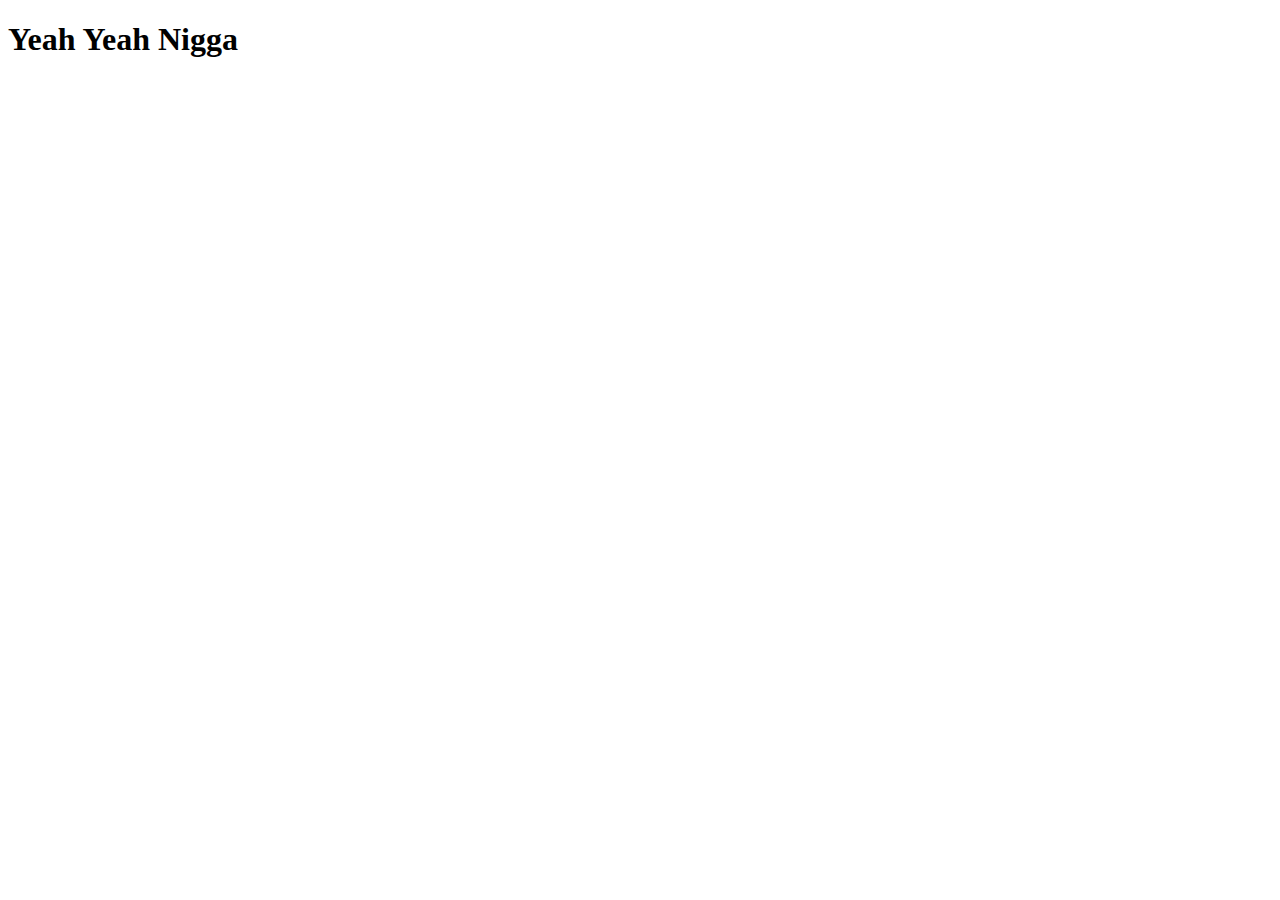
==== index.html @ bd860fb1 "Just changed the name of my html" ====
<!DOCTYPE html>
<html lang="en">
<head>
    <meta charset="UTF-8">
    <meta name="viewport" content="width=device-width, initial-scale=1.0">
    <title>Document</title>
    <link rel="stylesheet" href="gate2.css">
</head>
<body>
    <h1>Yeah Yeah Nigga</h1>
</body>
</html>
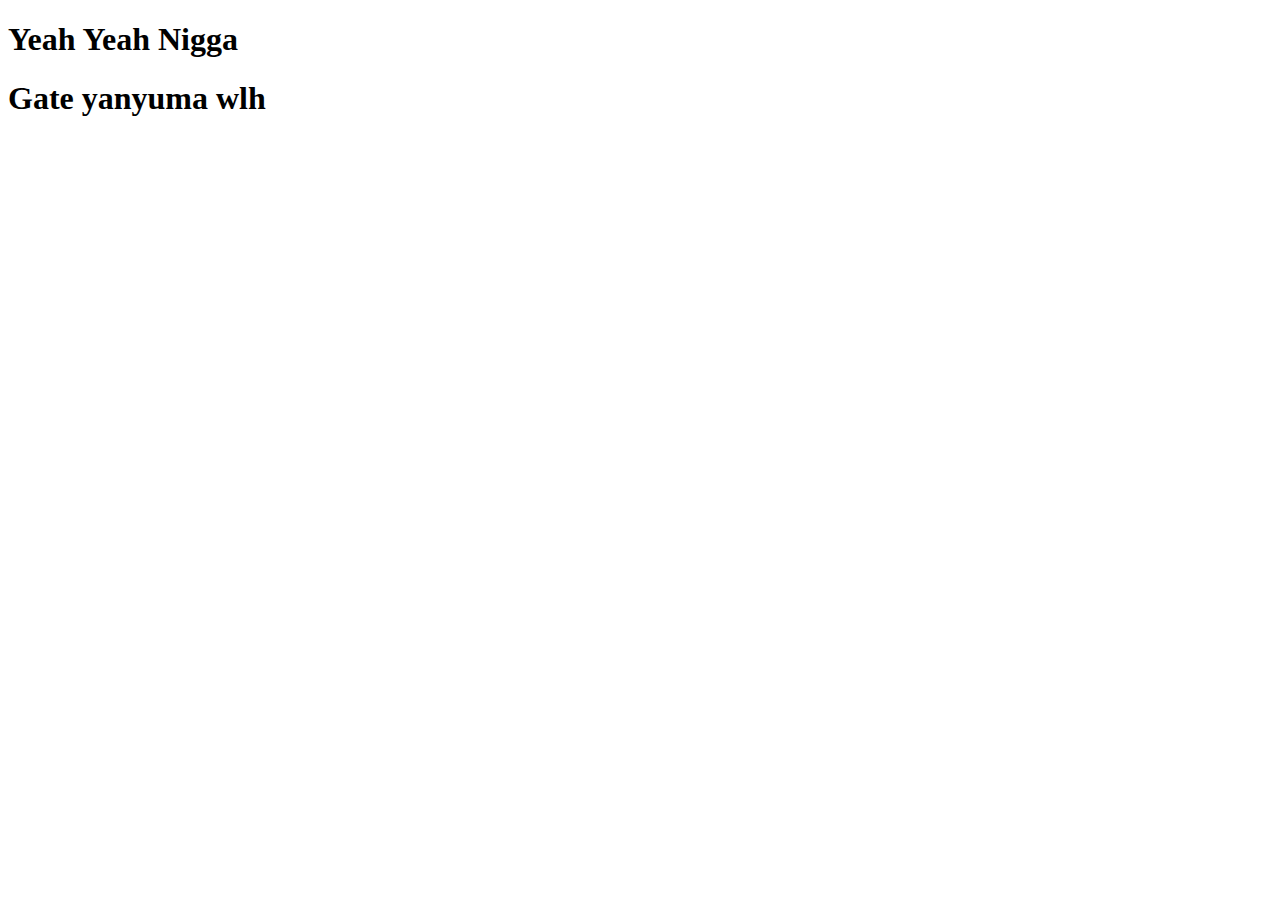
==== commit 1e723e3c: "added another text" ====
--- a/index.html
+++ b/index.html
@@ -8,5 +8,6 @@
 </head>
 <body>
     <h1>Yeah Yeah Nigga</h1>
+    <h1>Gate yanyuma wlh</h1>
 </body>
 </html>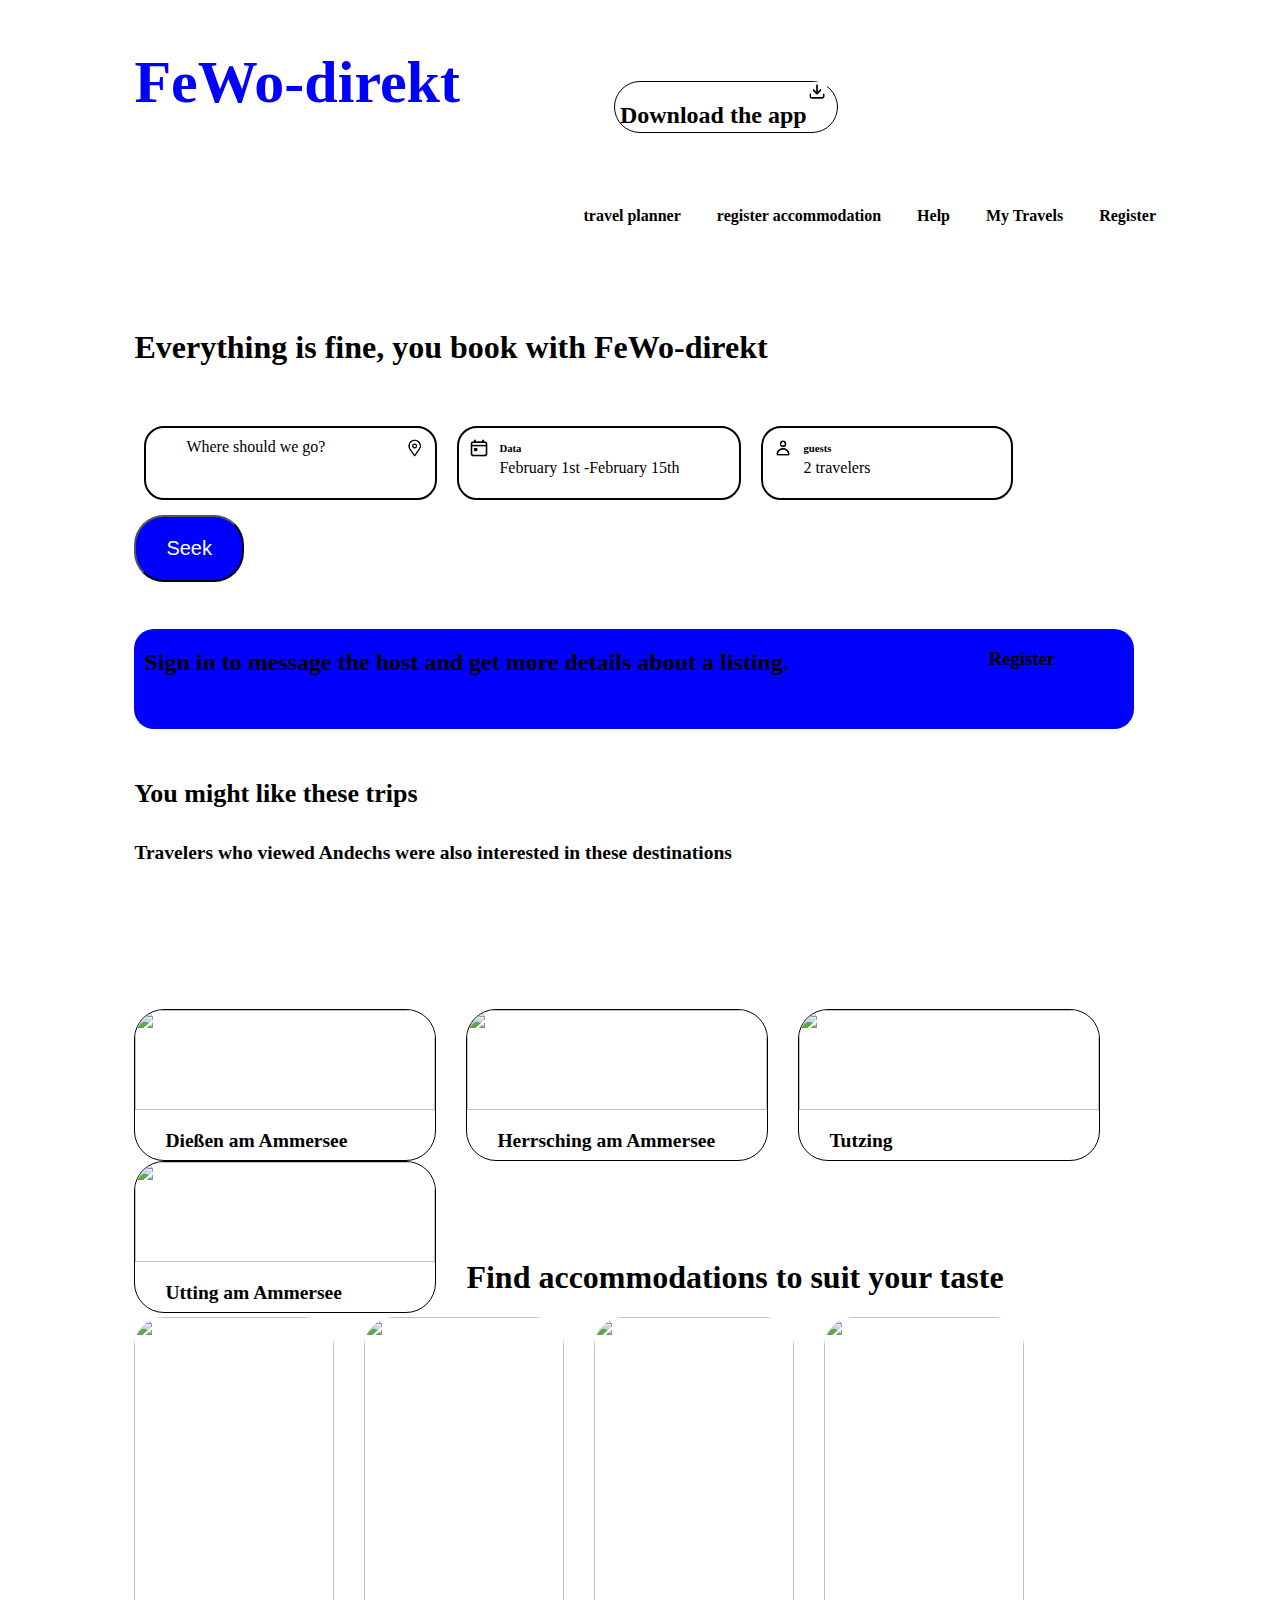
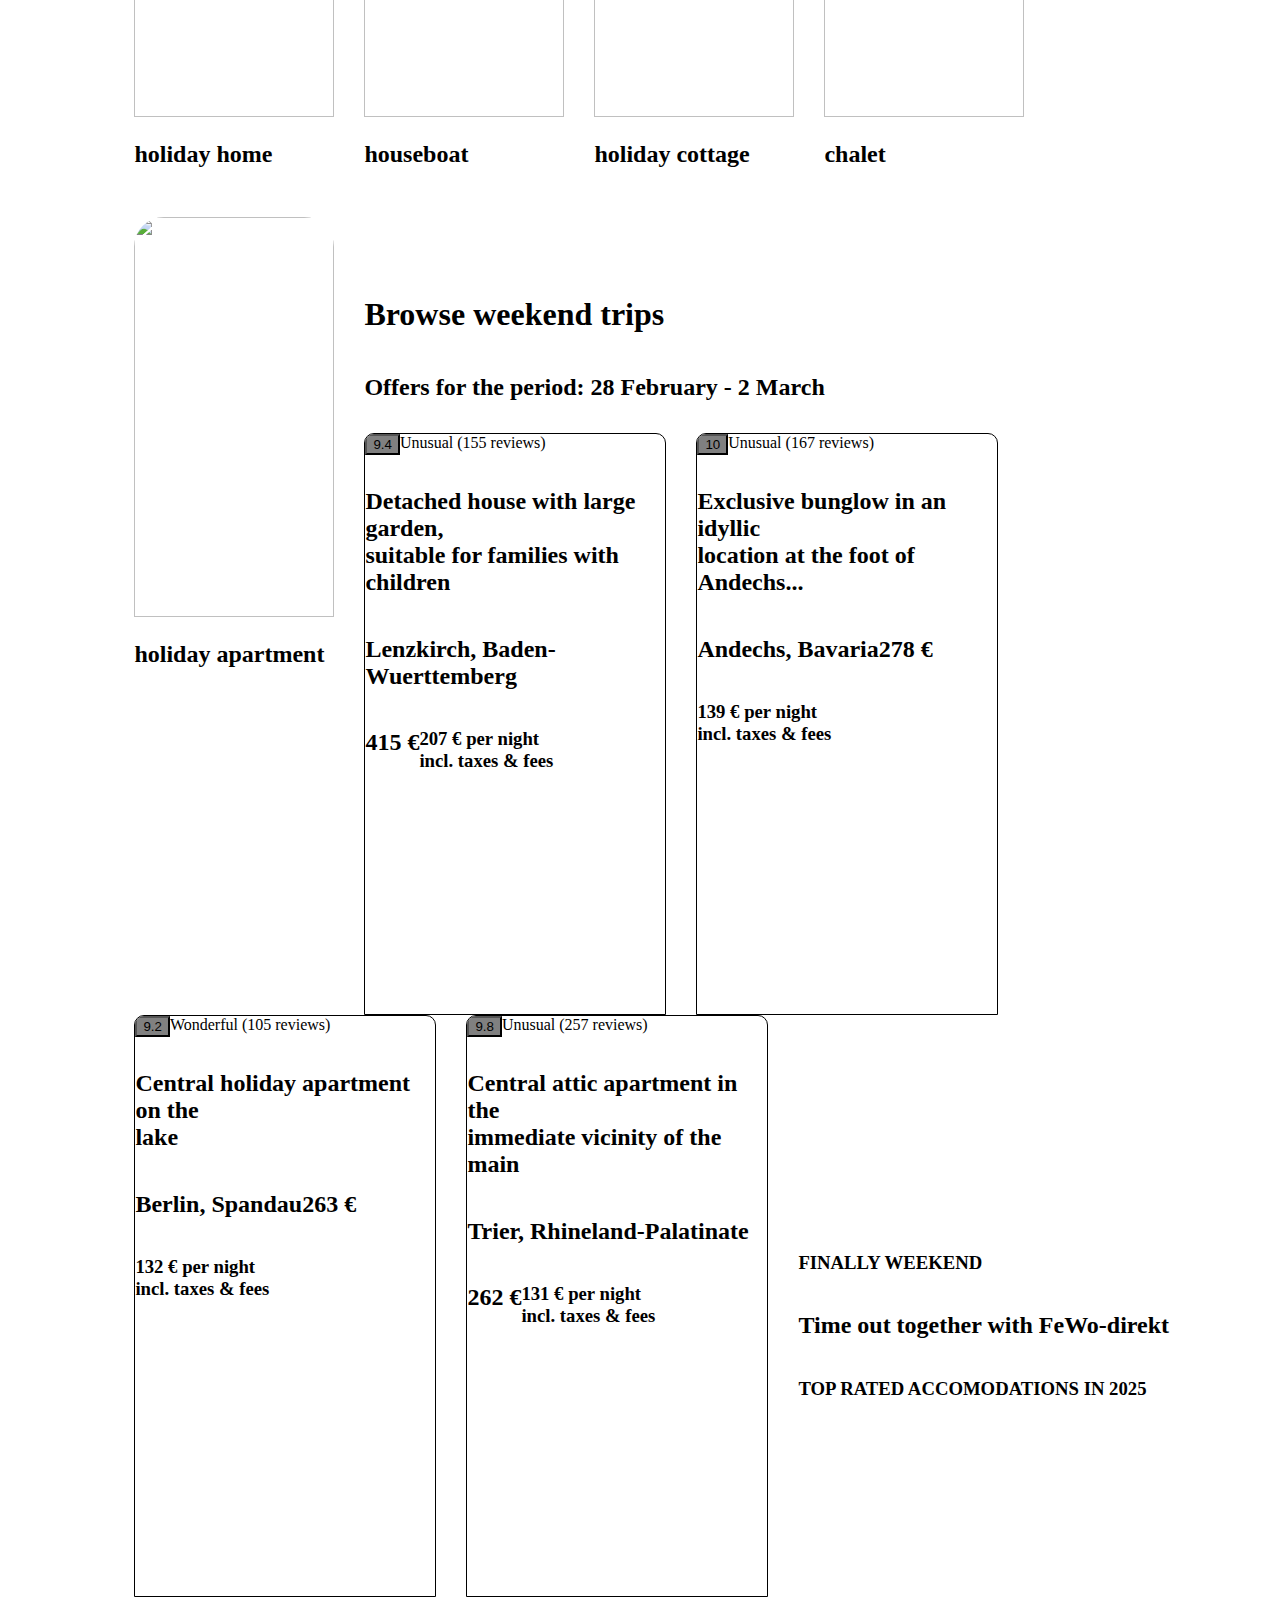
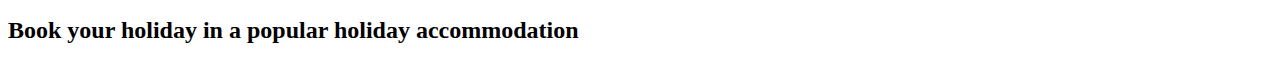
==== commit 332c4caa: "Just pushing where i am at" ====
--- a/index.html
+++ b/index.html
@@ -3,11 +3,188 @@
 <head>
     <meta charset="UTF-8">
     <meta name="viewport" content="width=device-width, initial-scale=1.0">
-    <title>Document</title>
+    <title>FeWo-direkt</title>
     <link rel="stylesheet" href="gate2.css">
 </head>
 <body>
-    <h1>Yeah Yeah Nigga</h1>
-    <h1>Gate yanyuma wlh</h1>
+    <section>
+        <div class="top">
+            <div class="topH1">
+                <h1>FeWo-direkt</h1>
+            </div>
+            <div class="topimg">
+                <img src="download icon.jpg" class="download" alt="" style="height: 20px; width: 20px; background-color: color(blue)">
+                <h2 class="download">Download the app</h2>
+            </div>
+            <div class="topnav">
+                <a>travel planner</a>
+                <a>register accommodation</a>
+                <a>Help</a>
+                <a>My Travels</a>
+                <a>Register</a>
+            </div>
+        </div>
+    </section>
+
+    <section>
+        <div class="part1">
+            <h1>Everything is fine, you book with FeWo-direkt</h1>
+            <div class="part1white">
+                <div class="where">
+                    <img src="placeicon.jpg" style="height: 20px; width: 20px;" alt="">
+                    <p>Where should we go?</p>
+                </div>
+                <div class="date">
+                    <img src="date icon.jpg" style="height: 20px; width: 20px;" alt="" >
+                    <h6>Data</h6>
+                    <p>February 1st -February 15th</p>
+                </div>
+                <div class="guests">
+                    <img src="person icon.jpg" style="height: 20px; width: 20px;" alt="">
+                    <h6>guests</h6>
+                    <p>2 travelers</p>
+                </div>
+                <div class="part1Btn">
+                    <button>Seek</button>
+                </div>
+            </div>
+        </div>
+    </section>
+
+    <section>
+        <div class="part2">
+            <img src="/Gate2/chat icon.jpg" alt="">
+            <h2>Sign in to message the host and get more details about a listing.</h2>
+            <h3>Register</h2>
+        </div>
+
+        <div class="part2Like">
+            <h1>You might like these trips</h1>
+            <h2>Travelers who viewed Andechs were also interested in these destinations</h2>
+            <div class="part2imgs">
+                <div class="dieben">
+                    <img src="/Gate2/big hous.jpeg" alt="">
+                    <h2>Dießen am Ammersee</h2>
+                </div>
+                <div class="herr">
+                    <img src="/Gate2/chairs.jpeg" alt="">
+                    <h2>Herrsching am Ammersee</h2>
+                </div>
+                <div class="tut">
+                    <img src="/Gate2/outdoor.jpeg" alt="">
+                    <h2>Tutzing</h2>
+                </div>
+                <div class="utt">
+                    <img src="/Gate2/house.jpeg" alt="">
+                    <h2>Utting am Ammersee</h2>
+                </div>
+            </div>
+        </div>
+
+        <div class="find">    
+            <h1>Find accommodations to suit your taste</h1>
+            <div>
+                <div class="find1">
+                    <img src="/Gate2/1.jpg" alt="">
+                    <h2>holiday home</h2>
+                </div>
+                <div class="find2">
+                    <img src="/Gate2/2.jpg" alt="">
+                    <h2>houseboat</h2>
+                </div>
+                <div class="find3">
+                    <img src="/Gate2/3.jpg" alt="">
+                    <h2>holiday cottage</h2>
+                </div>
+                <div class="find4">
+                    <img src="/Gate2/4.jpg" alt="">
+                    <h2>chalet</h2>
+                </div>
+                <div class="find5">
+                    <img src="/Gate2/5.jpeg" alt="">
+                    <h2>holiday apartment</h2>
+                </div>
+            </div>
+        </div>
+            <div class="part5">
+                <h1>Browse weekend trips</h1>
+                <h2>Offers for the period: 28 February - 2 March</h2>
+                <div class="many">
+                    <div class="many1">
+                        <img src="" alt="">
+                        <button>9.4</button>
+                        <p>Unusual (155 reviews)</p>
+                        <h2>
+                            Detached house with large garden,<br>
+                            suitable for families with children
+                        </h2>
+                        <h2>Lenzkirch, Baden-Wuerttemberg</h2>
+                        <h2>415 €</h2>
+                        <h3>
+                            207 € per night<br>
+                            incl. taxes & fees
+                        </h3>
+                    </div>
+                    <div class="many2">
+                        <img src="" alt="">
+                        <button>10</button>
+                        <p>Unusual (167 reviews)</p>
+                        <h2>
+                            Exclusive bunglow in an idyllic<br>
+                            location at the foot of Andechs...
+                        </h2>
+                        <h2>Andechs, Bavaria</h2>
+                        <h2>278 €</h2>
+                        <h3>
+                            139 € per night<br>
+                            incl. taxes & fees
+                        </h3>
+                    </div>
+                    <div class="many3">
+                        <img src="" alt="">
+                        <button>9.2</button>
+                        <p>Wonderful (105 reviews)</p>
+                        <h2>
+                            Central holiday apartment on the<br>
+                            lake
+                        </h2>
+                        <h2>Berlin, Spandau</h2>
+                        <h2>263 €</h2>
+                        <h3>
+                            132 € per night<br>
+                            incl. taxes & fees
+                        </h3>
+                    </div>
+                    <div class="many4">
+                        <img src="" alt="">
+                        <button>9.8</button>
+                        <p>Unusual (257 reviews)</p>
+                        <h2>
+                            Central attic apartment in the<br>
+                            immediate vicinity of the main
+                        </h2>
+                        <h2>Trier, Rhineland-Palatinate</h2>
+                        <h2>262 €</h2>
+                        <h3>
+                            131 € per night<br>
+                            incl. taxes & fees
+                        </h3>
+                    </div>
+                </div>
+            </div>
+            <div class="part6">
+                <div>
+                    <img src="" alt="">
+                    <h3>FINALLY WEEKEND</h3>
+                    <h2>Time out together with FeWo-direkt</h2>
+                </div>
+                <div>
+                    <img src="" alt="">
+                    <h3>TOP RATED ACCOMODATIONS IN 2025</h3>
+                    <h2>Book your holiday in a popular holiday accommodation</h2>
+                </div>
+            </div>
+        </div>
+    <section>
 </body>
 </html>--- a/gate2.css
+++ b/gate2.css
@@ -0,0 +1,224 @@
+.top{
+    background-color: white;
+    margin-left: 10%;
+}
+.topH1, .topimg, .topnav{
+    display: inline-block;
+}
+.topH1{
+    color: blue;
+    font-size: 30px;
+}
+.topimg{
+    margin-left: 150px;
+    margin-top: -30px;
+    border: 1px solid black;
+    height: 50px;
+    border-radius: 30px;
+    padding-right: 10px;
+    padding-left: 5px;
+}
+.download{
+    display: inline-block;
+}
+.topnav{
+    float: right;
+    margin-top: 50px;
+    margin-right: 100px;
+    font-weight: bold;
+}
+.topnav a button{
+    float: left;
+}
+.topnav a{
+    text-align: center;
+    padding: 14px 16px;
+}
+#topBtn{
+    border-radius: 30px 30px 30px 30px;
+    padding: 8px;
+    background-color: white;
+}
+
+.part1{
+    height: 450px;
+    width: 100%;
+    
+    background-image: url("/Gate2/old\ guy\ x\ girl.jpeg");
+    background-repeat: no-repeat;
+    background-attachment: fixed;
+    background-position: center;
+    background-size: 2000px;
+    background-position-y: -100px;
+}
+.part1 h1{
+    margin-left: 10%;
+}
+
+.part1 h1{
+    padding-top: 150px;
+}
+    
+.part1white{
+    background-color: white;
+    margin-top: 50px;
+    height: 100px;
+    width: 1000px;
+    margin-left: 10%;
+    border-radius: 20px;
+}
+.where, .date, .guests{
+    border: 2px solid black;
+    padding: 10px;
+    margin-right: 20px;
+    border-radius: 20px;
+    height: 50px;
+    margin-top: 10px;
+}
+
+.date h6{
+    margin-top: -20px;
+}
+.guests p{
+    margin-top: -20px;
+    padding-right: 130px;
+}
+.date p{
+    margin-top: -20px;
+    margin-left: 30px;
+    padding-right: 50px;
+}
+.where p{
+    margin-left: 30px;
+    margin-top: 0px;
+    padding-right: 80px;
+}
+.part1Btn button{
+    background-color: blue;
+    border-radius: 30px;
+    padding: 20px 30px 20px 30px;
+    margin-top: 15px;
+    text-align: center;
+    font-size: 20px;
+    color: white;
+}
+.guests h6{
+    margin-top: -20px;
+    margin-left: 30px;
+}
+.where, .date, .guests, .part1Btn{
+    float: left;
+}
+.date h6{
+    margin-left: 30px;
+}
+.guests p{
+    margin-left: 30px;
+}
+.where{
+    margin-left: 10px;
+}
+
+
+.part2{
+    width: 1000px;
+    margin-left: 10%;
+    height: 100px;
+    background-color: blue;
+    border-radius: 20px;
+}
+.part2 img, h2, h3{
+    float: left;
+}
+.part2 h2{
+    margin-left: 10px;
+}
+.part2 h3{
+    margin-left: 200px;
+}
+ 
+
+.part2Like{
+    margin-left: 10%;
+    margin-top: 50px;
+    font-size: small;
+}
+.part2imgs{
+    margin-top: 200px;
+}
+.part2imgs img{
+    width: 300px;
+    height: 100px;
+    object-fit: contain;
+}
+.dieben, .herr, .tut, .utt{
+    border: 1px solid black;
+    height: 150px;
+    width: 300px;
+    float: left;
+    margin-right: 30px;
+    border-radius: 30px;
+    overflow: hidden;
+}
+.part2imgs h2{
+    margin-left: 30px;
+}
+
+
+
+.find{
+    margin-top: 450px;
+    margin-left: 10%;
+}
+.find img{
+    height: 400px;
+    width: 200px;
+}
+.find1, .find2, .find3, .find4, .find5{
+    overflow: hidden;
+    float: left;
+    border-radius: 30px;
+    margin-right: 30px;
+    height: 500px;
+    width: 200px;
+}
+
+.part5{
+    margin-top: 600px;
+    margin-left: 10%;
+}
+.many{
+    margin-top: 100px;
+}
+.many1, .many2, .many3, .many4{
+    height: 580px;
+    width: 300px;
+    border: 1px solid black;
+    float: left;
+    margin-right: 30px;
+    border-radius: 10px 10px 0px 0px;
+    overflow: hidden;
+}
+.many1 button, p{
+    float: left;
+}
+.many2 button, p{
+    float: left;
+}
+.many3 button, p{
+    float: left;
+}
+.many4 button, p{
+    float: left;
+}
+.many p{
+    margin-top: -0px;
+}
+.many button{
+    background-color: grey;
+    
+}
+
+.part6{
+    margin-top: 900px;
+}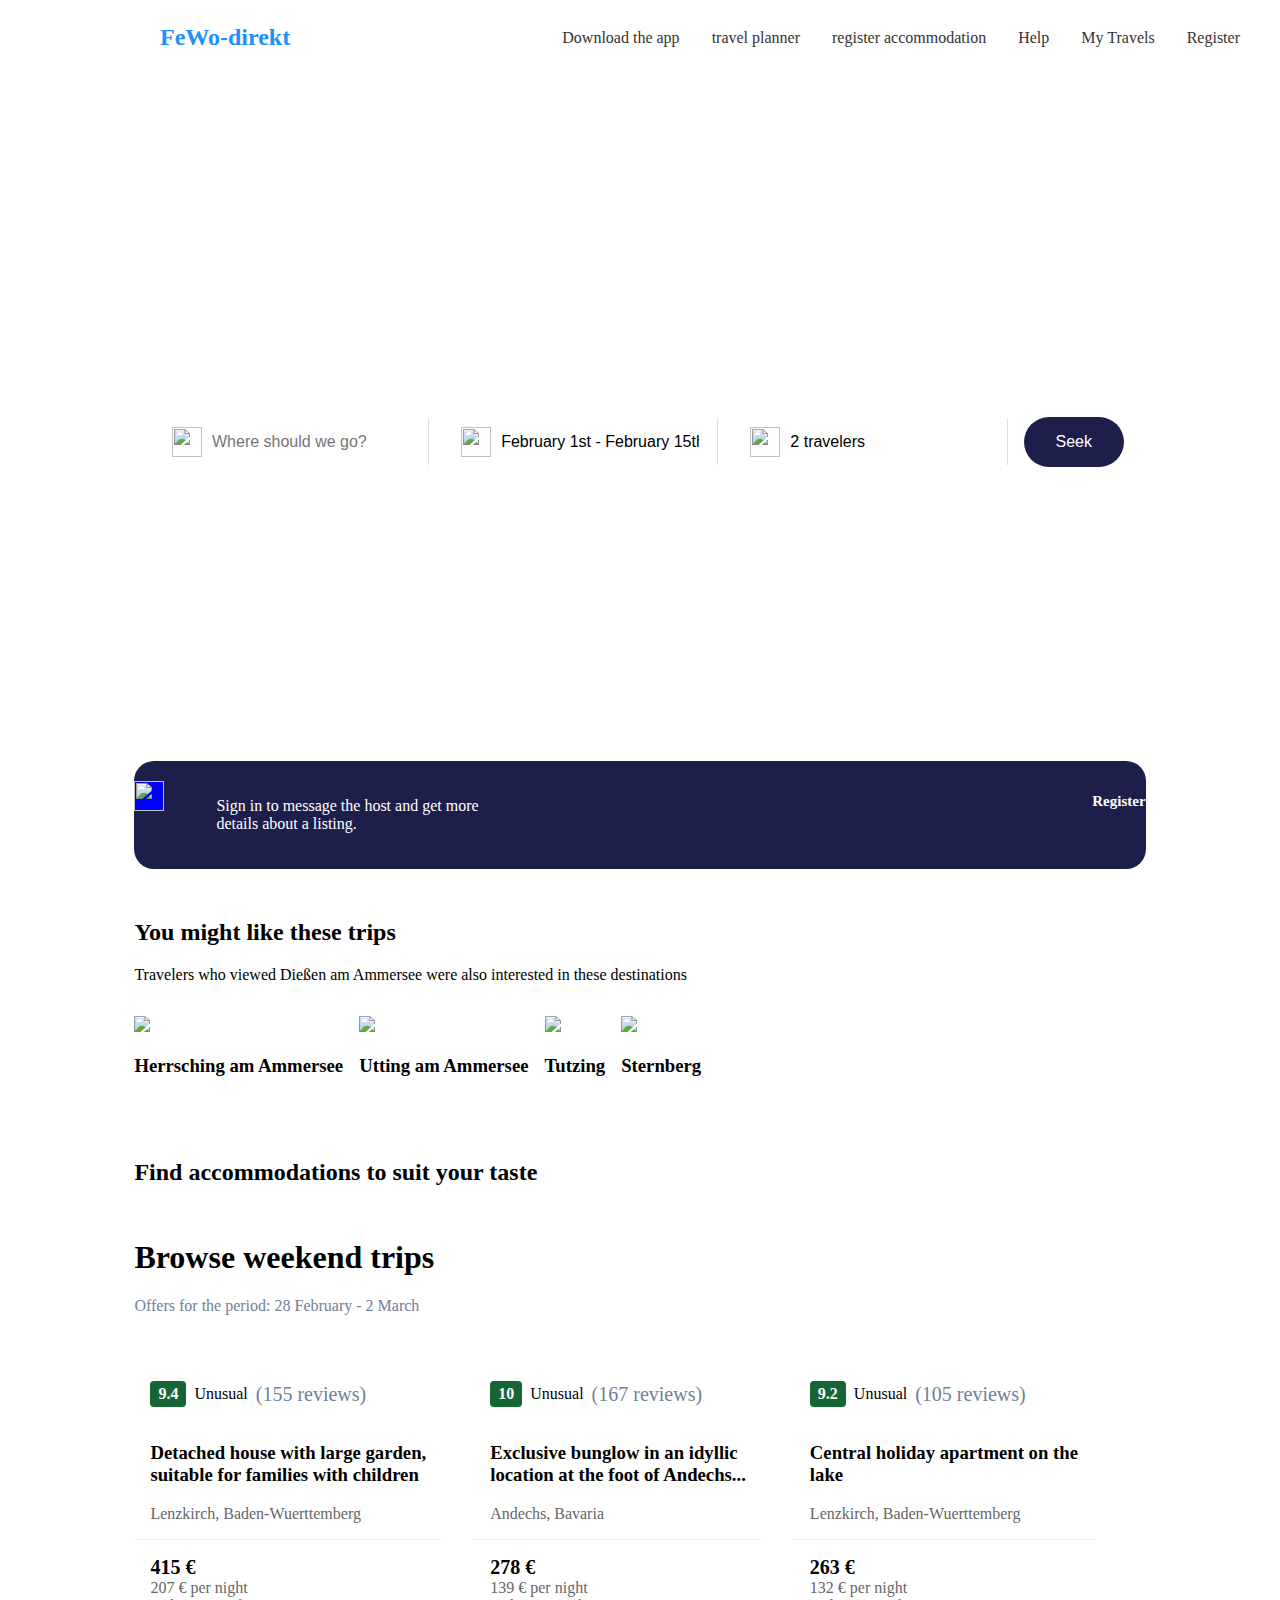
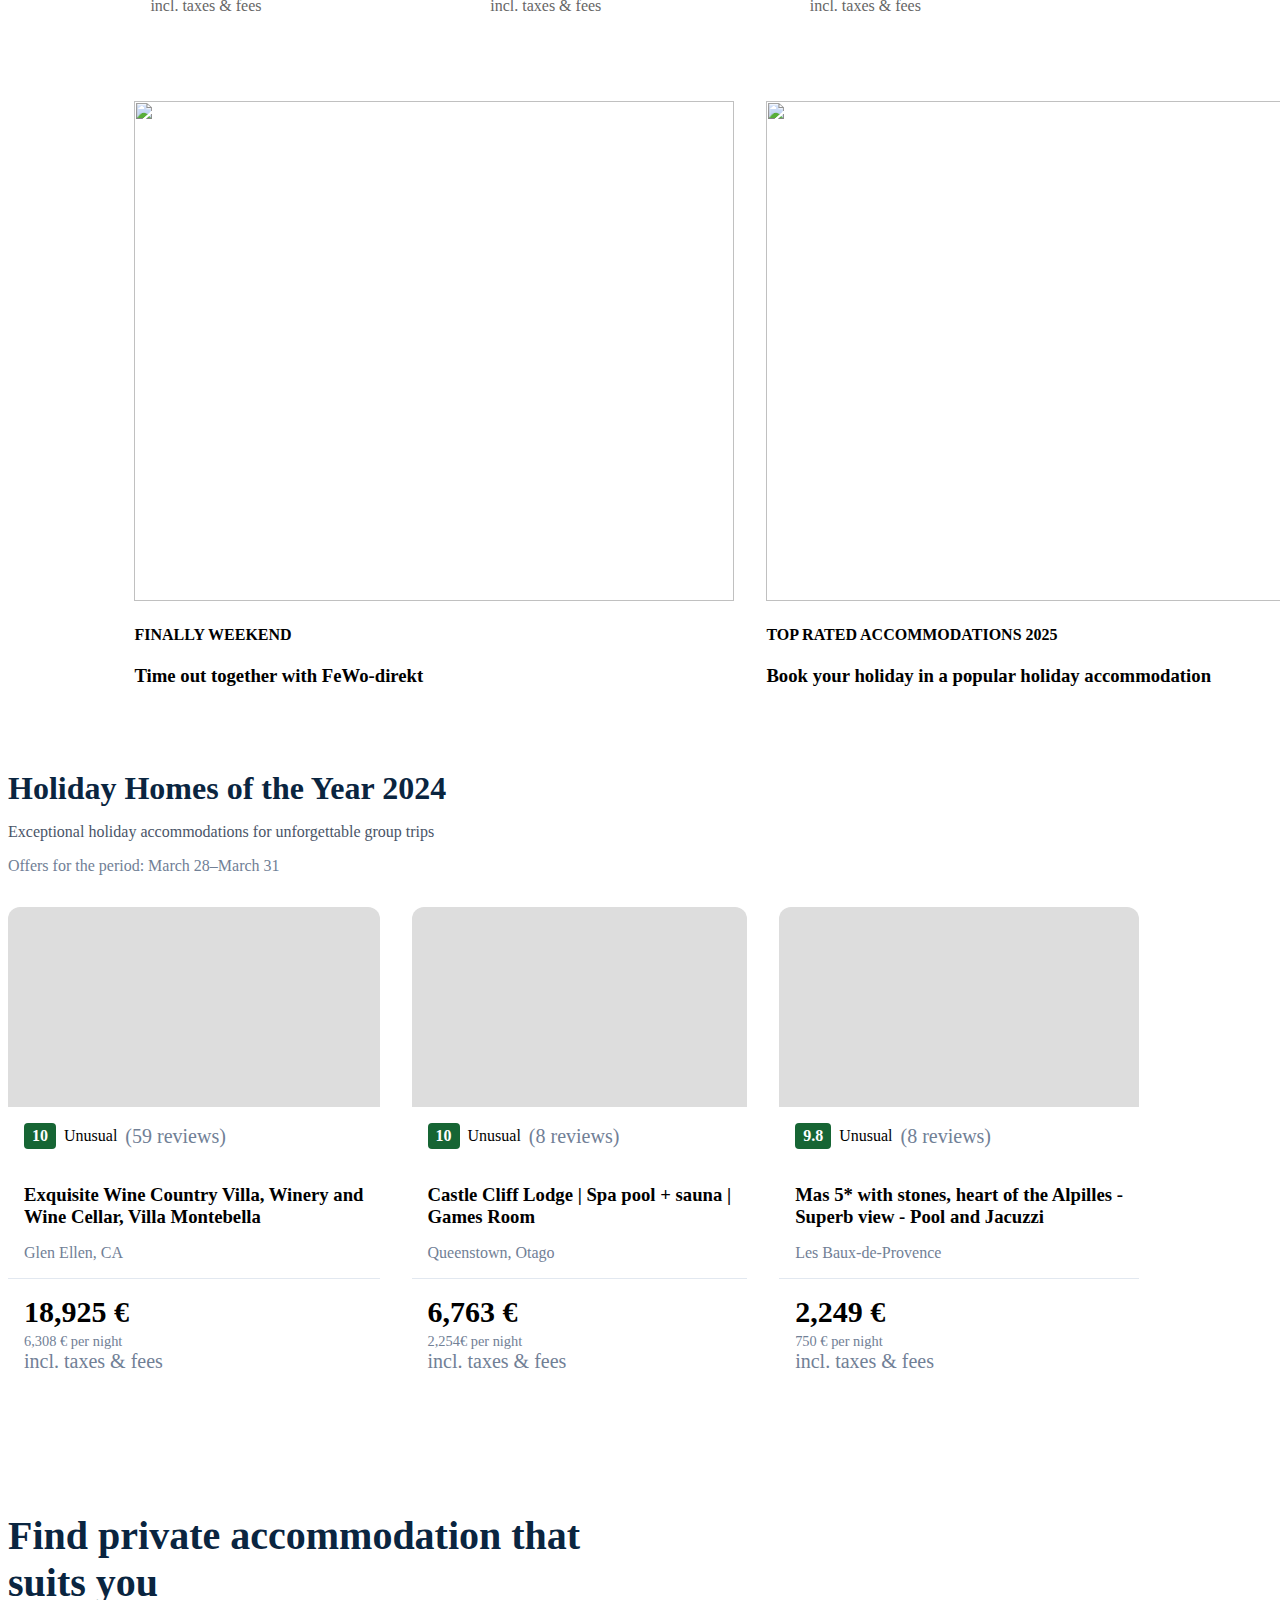
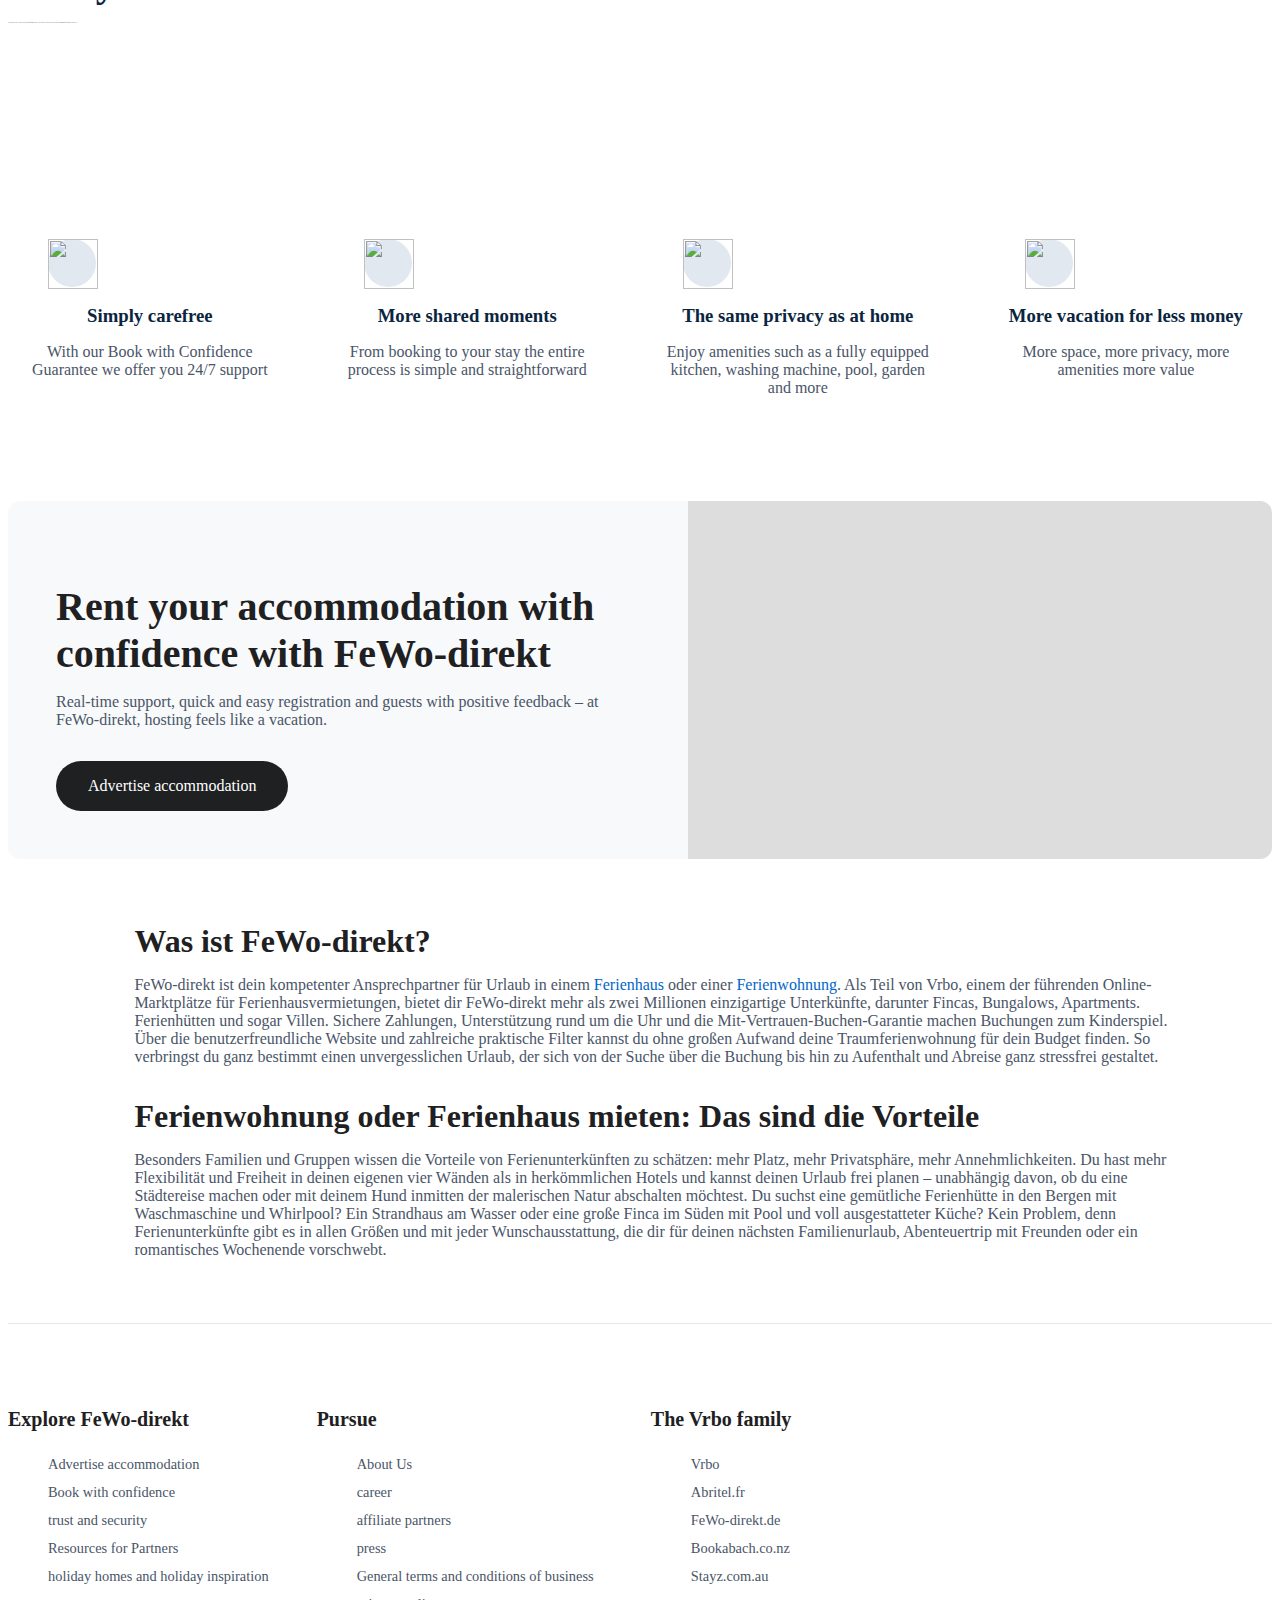
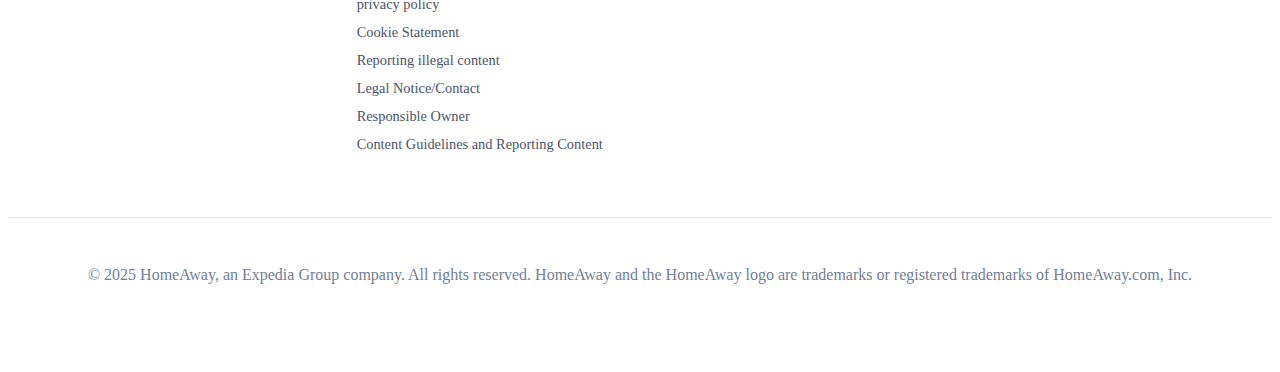
==== commit b129c40f: "finally" ====
--- a/index.html
+++ b/index.html
@@ -3,188 +3,366 @@
 <head>
     <meta charset="UTF-8">
     <meta name="viewport" content="width=device-width, initial-scale=1.0">
-    <title>FeWo-direkt</title>
-    <link rel="stylesheet" href="gate2.css">
+    <title>Vacation Rentals</title>
+    <link rel="stylesheet" href="style.css">
 </head>
 <body>
-    <section>
-        <div class="top">
-            <div class="topH1">
-                <h1>FeWo-direkt</h1>
-            </div>
-            <div class="topimg">
-                <img src="download icon.jpg" class="download" alt="" style="height: 20px; width: 20px; background-color: color(blue)">
-                <h2 class="download">Download the app</h2>
-            </div>
-            <div class="topnav">
-                <a>travel planner</a>
-                <a>register accommodation</a>
-                <a>Help</a>
-                <a>My Travels</a>
-                <a>Register</a>
-            </div>
-        </div>
-    </section>
-
-    <section>
-        <div class="part1">
+    <header>
+        <nav class="navigation-tab">
+            <div class="logo">FeWo-direkt</div>
+            <div class="nav-links">
+                <a class="nav-link">Download the app</a>
+                <a class="nav-link">travel planner</a>
+                <a class="nav-link">register accommodation</a>
+                <a class="nav-link">Help</a>
+                <a class="nav-link">My Travels</a>
+                <a class="nav-link">Register</a>
+            </div>
+        </nav>
+    </header>
+
+    <main>
+        <section class="part1">
             <h1>Everything is fine, you book with FeWo-direkt</h1>
-            <div class="part1white">
-                <div class="where">
-                    <img src="placeicon.jpg" style="height: 20px; width: 20px;" alt="">
-                    <p>Where should we go?</p>
-                </div>
-                <div class="date">
-                    <img src="date icon.jpg" style="height: 20px; width: 20px;" alt="" >
-                    <h6>Data</h6>
-                    <p>February 1st -February 15th</p>
-                </div>
-                <div class="guests">
-                    <img src="person icon.jpg" style="height: 20px; width: 20px;" alt="">
-                    <h6>guests</h6>
-                    <p>2 travelers</p>
-                </div>
-                <div class="part1Btn">
-                    <button>Seek</button>
-                </div>
-            </div>
-        </div>
-    </section>
-
-    <section>
-        <div class="part2">
-            <img src="/Gate2/chat icon.jpg" alt="">
-            <h2>Sign in to message the host and get more details about a listing.</h2>
-            <h3>Register</h2>
-        </div>
-
-        <div class="part2Like">
-            <h1>You might like these trips</h1>
-            <h2>Travelers who viewed Andechs were also interested in these destinations</h2>
-            <div class="part2imgs">
-                <div class="dieben">
-                    <img src="/Gate2/big hous.jpeg" alt="">
-                    <h2>Dießen am Ammersee</h2>
-                </div>
-                <div class="herr">
-                    <img src="/Gate2/chairs.jpeg" alt="">
-                    <h2>Herrsching am Ammersee</h2>
-                </div>
-                <div class="tut">
-                    <img src="/Gate2/outdoor.jpeg" alt="">
-                    <h2>Tutzing</h2>
-                </div>
-                <div class="utt">
-                    <img src="/Gate2/house.jpeg" alt="">
-                    <h2>Utting am Ammersee</h2>
-                </div>
-            </div>
-        </div>
-
-        <div class="find">    
-            <h1>Find accommodations to suit your taste</h1>
-            <div>
-                <div class="find1">
-                    <img src="/Gate2/1.jpg" alt="">
-                    <h2>holiday home</h2>
-                </div>
-                <div class="find2">
-                    <img src="/Gate2/2.jpg" alt="">
-                    <h2>houseboat</h2>
-                </div>
-                <div class="find3">
-                    <img src="/Gate2/3.jpg" alt="">
-                    <h2>holiday cottage</h2>
-                </div>
-                <div class="find4">
-                    <img src="/Gate2/4.jpg" alt="">
-                    <h2>chalet</h2>
-                </div>
-                <div class="find5">
-                    <img src="/Gate2/5.jpeg" alt="">
-                    <h2>holiday apartment</h2>
-                </div>
-            </div>
-        </div>
-            <div class="part5">
-                <h1>Browse weekend trips</h1>
-                <h2>Offers for the period: 28 February - 2 March</h2>
-                <div class="many">
-                    <div class="many1">
-                        <img src="" alt="">
-                        <button>9.4</button>
-                        <p>Unusual (155 reviews)</p>
-                        <h2>
-                            Detached house with large garden,<br>
-                            suitable for families with children
-                        </h2>
-                        <h2>Lenzkirch, Baden-Wuerttemberg</h2>
-                        <h2>415 €</h2>
-                        <h3>
-                            207 € per night<br>
-                            incl. taxes & fees
-                        </h3>
-                    </div>
-                    <div class="many2">
-                        <img src="" alt="">
-                        <button>10</button>
-                        <p>Unusual (167 reviews)</p>
-                        <h2>
-                            Exclusive bunglow in an idyllic<br>
-                            location at the foot of Andechs...
-                        </h2>
-                        <h2>Andechs, Bavaria</h2>
-                        <h2>278 €</h2>
-                        <h3>
-                            139 € per night<br>
-                            incl. taxes & fees
-                        </h3>
-                    </div>
-                    <div class="many3">
-                        <img src="" alt="">
-                        <button>9.2</button>
-                        <p>Wonderful (105 reviews)</p>
-                        <h2>
-                            Central holiday apartment on the<br>
-                            lake
-                        </h2>
-                        <h2>Berlin, Spandau</h2>
-                        <h2>263 €</h2>
-                        <h3>
-                            132 € per night<br>
-                            incl. taxes & fees
-                        </h3>
-                    </div>
-                    <div class="many4">
-                        <img src="" alt="">
-                        <button>9.8</button>
-                        <p>Unusual (257 reviews)</p>
-                        <h2>
-                            Central attic apartment in the<br>
-                            immediate vicinity of the main
-                        </h2>
-                        <h2>Trier, Rhineland-Palatinate</h2>
-                        <h2>262 €</h2>
-                        <h3>
-                            131 € per night<br>
-                            incl. taxes & fees
-                        </h3>
-                    </div>
-                </div>
-            </div>
-            <div class="part6">
+            <div class="search-container">
+                <div class="search-box">
+                    <div class="search-input">
+                        <img class="icon" src="/Gate2/location.jpg" style="width: 30px; height: 30px;">
+                        <input type="text" placeholder="Where should we go?">
+                    </div>
+                    <div class="search-input">
+                        <img class="icon" src="/Gate2/date.jpg" style="width: 30px; height: 30px;">
+                        <input type="text" value="February 1st - February 15th">
+                    </div>
+                    <div class="search-input">
+                        <img class="icon" src="/Gate2/person.jpg" style="width: 30px; height: 30px;">
+                        <input type="text" value="2 travelers">
+                    </div>
+                    <button class="seek-button">Seek</button>
+                </div>
+            </div>
+        </section>
+
+            <div class="sign-in">
+                <div class="sign-in1">
+                    <img class="icon" src="/Gate2/chat.jpg" style="width: 30px; height: 30px; background-color: blue;">
+                    <p>Sign in to message the host and get more details about a listing.</p>
+                    <h2 class="register">Register</h2>
+                </div>
+            </div>
+
+        <section class="part2">
+            <h2>You might like these trips</h2>
+            <p>Travelers who viewed Dießen am Ammersee were also interested in these destinations</p>
+            
+            <div class="part3">
+                <div class="destination-card">
+                    <div class="destination-image"> <img src="/Gate2/1.jpeg"></div>
+                    <h3>Herrsching am Ammersee</h3>
+                </div>
+                <div class="destination-card">
+                    <div class="destination-image"> <img src="/Gate2/2.jpeg"></div>
+                    <h3>Utting am Ammersee</h3>
+                </div>
+                <div class="destination-card">
+                    <div class="destination-image"> <img src="/Gate2/3.jpeg"></div>
+                    <h3>Tutzing</h3>
+                </div>
+                <div class="destination-card">
+                    <div class="destination-image"> <img src="/Gate2/4.jpeg"></div>
+                    <h3>Sternberg</h3>
+                </div>
+            </div>
+        </section>
+        <section class="accom-types">
+            <h2>Find accommodations to suit your taste</h2>
+            <div class="accom-cards">
+                <div class="accom-card">
+                    <div class="accom-image"> <img src="/Gate2/5.jpeg" alt=""></div>
+                    <h3>holiday home</h3>
+                </div>
+                <div class="accom-card">
+                    <div class="accom-image"> <img src="/Gate2/6.jpeg" alt=""></div>
+                    <h3>house boat</h3>
+                </div>
+                <div class="accom-card">
+                    <div class="accom-image"> <img src="/Gate2/7.jpeg" alt=""></div>
+                    <h3>holiday cottage</h3>
+                </div>
+                <div class="accom-card">
+                    <div class="accom-image"> <img src="/Gate2/8.jpeg" alt=""></div>
+                    <h3>chalet</h3>
+                </div>
+                <div class="accom-card">
+                    <div class="accom-image"> <img src="/Gate2/9.jpeg" alt=""></div>
+                    <h3>holiday apartment</h3>
+                </div>
+            </div>
+        </section>
+        <section class="browse-trips">
+            <h1>Browse weekend trips</h1>
+            <p class="period">Offers for the period: 28 February - 2 March</p>
+            
+            <div class="trip-cards">
+                <div class="trip-card">
+                    <div class="card-image"> <img src="/Gate2/13.jpeg" alt=""></div>
+                    <div class="rating">
+                        <span class="score">9.4</span>
+                        <span class="type">Unusual</span>
+                        <span class="reviews">(155 reviews)</span>
+                    </div>
+                    <h3>Detached house with large garden,<br>
+                        suitable for families with children</h3>
+                    <p class="location">Lenzkirch, Baden-Wuerttemberg</p>
+                    <div class="price-info">
+                        <div class="total-price">415 €</div>
+                        <div class="price-details">
+                            <div>207 € per night</div>
+                            <div class="tax-info">incl. taxes & fees</div>
+                        </div>
+                    </div>
+                </div>
+                <div class="trip-card">
+                    <div class="card-image"> <img src="/Gate2/11.jpeg" alt=""></div>
+                    <div class="rating">
+                        <span class="score">10</span>
+                        <span class="type">Unusual</span>
+                        <span class="reviews">(167 reviews)</span>
+                    </div>
+                    <h3>Exclusive bunglow in an idyllic<br>
+                        location at the foot of Andechs...</h3>
+                    <p class="location">Andechs, Bavaria</p>
+                    <div class="price-info">
+                        <div class="total-price">278 €</div>
+                        <div class="price-details">
+                            <div>139 € per night</div>
+                            <div class="tax-info">incl. taxes & fees</div>
+                        </div>
+                    </div>
+                </div>
+                <div class="trip-card">
+                    <div class="card-image"> <img src="/Gate2/12.jpeg" alt=""></div>
+                    <div class="rating">
+                        <span class="score">9.2</span>
+                        <span class="type">Unusual</span>
+                        <span class="reviews">(105 reviews)</span>
+                    </div>
+                    <h3>Central holiday apartment on the<br>
+                        lake</h3>
+                    <p class="location">Lenzkirch, Baden-Wuerttemberg</p>
+                    <div class="price-info">
+                        <div class="total-price">263 €</div>
+                        <div class="price-details">
+                            <div>132 € per night</div>
+                            <div class="tax-info">incl. taxes & fees</div>
+                        </div>
+                    </div>
+                </div>
+            </div>
+        </section>
+
+        <section class="weekend">
+            <div class="weekend-card">
+                <div> <img src="/Gate2/13.jpeg" style="height:500px; width: 600px;"></div>
                 <div>
-                    <img src="" alt="">
-                    <h3>FINALLY WEEKEND</h3>
-                    <h2>Time out together with FeWo-direkt</h2>
-                </div>
+                    <h4>FINALLY WEEKEND</h4>
+                    <h3>Time out together with FeWo-direkt</h3>
+                </div>
+            </div>
+            <div class="weekend-card">
+                <div> <img src="/Gate2/14.jpeg" style="height:500px; width: 600px;"></div>
                 <div>
-                    <img src="" alt="">
-                    <h3>TOP RATED ACCOMODATIONS IN 2025</h3>
-                    <h2>Book your holiday in a popular holiday accommodation</h2>
-                </div>
-            </div>
-        </div>
-    <section>
+                    <h4>TOP RATED ACCOMMODATIONS 2025</h4>
+                    <h3>Book your holiday in a popular holiday accommodation</h3>
+                </div>
+            </div>
+        </section>
+
+        <section class="featured-properties">
+            <h2>Holiday Homes of the Year 2024</h2>
+            <p class="subtitle">Exceptional holiday accommodations for unforgettable group trips</p>
+            <p class="period">Offers for the period: March 28–March 31</p>
+
+            <div class="property-grid">
+                <div class="property-card">
+                    <div class="property-image"> <img src="/Gate2/16.jpeg" alt=""></div>
+                    <div class="rating">
+                        <span class="score">10</span>
+                        <span class="type">Unusual</span>
+                        <span class="reviews">(59 reviews)</span>
+                    </div>
+                    <h3>Exquisite Wine Country Villa, Winery and <br> Wine Cellar, Villa Montebella</h3>
+                    <p class="locat">Glen Ellen, CA</p>
+                    <div class="price">
+                        <div class="total">18,925 €</div>
+                        <div class="per-night">6,308 € per night</div>
+                        <div class="tax-information">incl. taxes & fees</div>
+                    </div>
+                </div>
+                <div class="property-card">
+                    <div class="property-image"> <img src="/Gate2/17.jpeg" alt=""></div>
+                    <div class="rating">
+                        <span class="score">10</span>
+                        <span class="type">Unusual</span>
+                        <span class="reviews">(8 reviews)</span>
+                    </div>
+                    <h3>Castle Cliff Lodge | Spa pool + sauna | <br> Games Room</h3>
+                    <p class="locat">Queenstown, Otago</p>
+                    <div class="price">
+                        <div class="total">6,763 €</div>
+                        <div class="per-night">2,254€ per night</div>
+                        <div class="tax-information">incl. taxes & fees</div>
+                    </div>
+                </div>
+                <div class="property-card">
+                    <div class="property-image"> <img src="/Gate2/18.jpeg" alt=""></div>
+                    <div class="rating">
+                        <span class="score">9.8</span>
+                        <span class="type">Unusual</span>
+                        <span class="reviews">(8 reviews)</span>
+                    </div>
+                    <h3>Mas 5* with stones, heart of the Alpilles - <br> Superb view - Pool and Jacuzzi
+                      </h3>
+                    <p class="locat">Les Baux-de-Provence</p>
+                    <div class="price">
+                        <div class="total">2,249 €</div>
+                        <div class="per-night">750 € per night</div>
+                        <div class="tax-information">incl. taxes & fees</div>
+                    </div>
+                </div>
+            </div>
+        </section>
+
+
+        <section class="her">
+            <div class="her-content">
+                <h1>Find private accommodation that suits you</h1>
+                <p>Do you want to take everyone with you, from grandma to baby? And your furry friends too? Discover holiday accommodations that meet your needs.</p>
+            </div>
+            
+            <div class="features-grid">
+                <div class="feature-card">
+                    <div class="feature-image"> <img src="/Gate2/19.jpeg" alt=""></div>
+                    <h3>Near the beach</h3>
+                </div>
+                <div class="feature-card">
+                    <div class="feature-image"> <img src="/Gate2/20.jpeg" alt=""></div>
+                    <h3>pets welcome</h3>
+                </div>
+                <div class="feature-card">
+                    <div class="feature-image"> <img src="/Gate2/21.jpeg" alt=""></div>
+                    <h3>pools</h3>
+                </div>
+                <div class="feature-card">
+                    <div class="feature-image"> <img src="/Gate2/22.jpeg" alt=""></div>
+                    <h3>More than three bedrooms</h3>
+                </div>
+            </div>
+        </section>
+
+
+        <section class="benefits">
+            <div class="benefit-card">
+                <div class="benefit-icon lock"> <img src="/Gate2/lock icon.jpg" style="height: 50px; width: 50px;"></div>
+                <h3>Simply carefree</h3>
+                <p>With our Book with Confidence <br> Guarantee we offer you 24/7 support</p>
+            </div>
+            <div class="benefit-card">
+                <div class="benefit-icon people"> <img src="/Gate2/brief case.jpg" style="height: 50px; width: 50px;"></div>
+                <h3>More shared moments</h3>
+                <p>From booking to your stay the entire <br> process is simple and straightforward</p>
+            </div>
+            <div class="benefit-card">
+                <div class="benefit-icon home"> <img src="/Gate2/tea.jpg" style="height: 50px; width: 50px;"></div>
+                <h3>The same privacy as at home</h3>
+                <p>Enjoy amenities such as a fully equipped <br> kitchen, washing machine, pool, garden <br> and more</p>
+            </div>
+            <div class="benefit-card">
+                <div class="benefit-icon money"> <img src="/Gate2/money.jpg" style="height: 50px; width: 50px;"></div>
+                <h3>More vacation for less money</h3>
+                <p>More space, more privacy, more <br> amenities more value</p>
+            </div>
+        </section>
+
+        <section class="host-section">
+            <div class="host-content">
+                <h2>Rent your accommodation with confidence with FeWo-direkt</h2>
+                <p>Real-time support, quick and easy registration and guests with positive feedback – at FeWo-direkt, hosting feels like a vacation.</p>
+                <a href="#" class="cta-button">Advertise accommodation</a>
+            </div>
+            <div class="host-image"> <img src="/Gate2/23.jpeg" alt=""></div>
+        </section>
+
+        <section class="about-section">
+            <h2>Was ist FeWo-direkt?</h2>
+            <p>
+                FeWo-direkt ist dein kompetenter Ansprechpartner für Urlaub in einem <a href="#">Ferienhaus</a> oder einer <a href="#">Ferienwohnung</a>. Als Teil von Vrbo, einem der führenden Online- <br>
+                Marktplätze für Ferienhausvermietungen, bietet dir FeWo-direkt mehr als zwei Millionen einzigartige Unterkünfte, darunter Fincas, Bungalows, Apartments.<br>
+                Ferienhütten und sogar Villen. Sichere Zahlungen, Unterstützung rund um die Uhr und die Mit-Vertrauen-Buchen-Garantie machen Buchungen zum Kinderspiel.<br>
+                Über die benutzerfreundliche Website und zahlreiche praktische Filter kannst du ohne großen Aufwand deine Traumferienwohnung für dein Budget finden. So <br>
+                verbringst du ganz bestimmt einen unvergesslichen Urlaub, der sich von der Suche über die Buchung bis hin zu Aufenthalt und Abreise ganz stressfrei gestaltet.
+            </p>
+            
+            <h2>Ferienwohnung oder Ferienhaus mieten: Das sind die Vorteile</h2>
+            <p>Besonders Familien und Gruppen wissen die Vorteile von Ferienunterkünften zu schätzen: mehr Platz, mehr Privatsphäre, mehr Annehmlichkeiten. Du hast mehr<br>
+                Flexibilität und Freiheit in deinen eigenen vier Wänden als in herkömmlichen Hotels und kannst deinen Urlaub frei planen – unabhängig davon, ob du eine <br>
+                Städtereise machen oder mit deinem Hund inmitten der malerischen Natur abschalten möchtest. Du suchst eine gemütliche Ferienhütte in den Bergen mit<br>
+                Waschmaschine und Whirlpool? Ein Strandhaus am Wasser oder eine große Finca im Süden mit Pool und voll ausgestatteter Küche? Kein Problem, denn <br>
+                Ferienunterkünfte gibt es in allen Größen und mit jeder Wunschausstattung, die dir für deinen nächsten Familienurlaub, Abenteuertrip mit Freunden oder ein <br>
+                romantisches Wochenende vorschwebt.
+            </p>
+        </section>
+
+
+        <footer class="site-footer">
+            <div class="footer-content">
+                <div class="footer-column">
+                    <h3>Explore FeWo-direkt</h3>
+                    <ul>
+                        <li><a href="#">Advertise accommodation</a></li>
+                        <li><a href="#">Book with confidence</a></li>
+                        <li><a href="#">trust and security</a></li>
+                        <li><a href="#">Resources for Partners</a></li>
+                        <li><a href="#">holiday homes and holiday inspiration</a></li>
+                    </ul>
+                </div>
+
+                <div class="footer-column">
+                    <h3>Pursue</h3>
+                    <ul>
+                        <li><a href="#">About Us</a></li>
+                        <li><a href="#">career</a></li>
+                        <li><a href="#">affiliate partners</a></li>
+                        <li><a href="#">press</a></li>
+                        <li><a href="#">General terms and conditions of business</a></li>
+                        <li><a href="#">privacy policy</a></li>
+                        <li><a href="#">Cookie Statement</a></li>
+                        <li><a href="#">Reporting illegal content</a></li>
+                        <li><a href="#">Legal Notice/Contact</a></li>
+                        <li><a href="#">Responsible Owner</a></li>
+                        <li><a href="#">Content Guidelines and Reporting Content</a></li>
+                    </ul>
+                </div>
+
+                <div class="footer-column">
+                    <h3>The Vrbo family</h3>
+                    <ul>
+                        <li><a href="#">Vrbo</a></li>
+                        <li><a href="#">Abritel.fr</a></li>
+                        <li><a href="#">FeWo-direkt.de</a></li>
+                        <li><a href="#">Bookabach.co.nz</a></li>
+                        <li><a href="#">Stayz.com.au</a></li>
+                    </ul>
+                </div>
+            </div>
+
+            <div class="footer-bottom">
+                <p>© 2025 HomeAway, an Expedia Group company. All rights reserved. HomeAway and the HomeAway logo are trademarks or registered trademarks of HomeAway.com, Inc.</p>
+            </div>
+        </footer>
+
+
+    </main>
+
 </body>
 </html>--- a/style.css
+++ b/style.css
@@ -0,0 +1,558 @@
+.navigation-tab {
+    display: flex;
+    justify-content: space-between;
+    align-items: center;
+    padding: 16px 32px;
+    background: white;
+}
+.logo {
+    margin-left: 10%;
+}
+
+.logo {
+    font-size: 24px;
+    font-weight: bold;
+    color: #1e90ff;
+}
+
+.nav-links {
+    display: flex;
+    gap: 32px;
+}
+
+.nav-link {
+    text-decoration: none;
+    color: #333;
+    font-weight: 500;
+}
+
+
+.part1 {
+    height: 600px;
+    background-image: url("/Gate2/old\ guy.jpeg");
+    background-size: cover;
+    background-position: center;
+    display: flex;
+    flex-direction: column;
+    justify-content: center;
+    align-items: center;
+    color: white;
+    text-align: center;
+    padding: 32px;
+}
+
+.part1 h1 {
+    font-size: 30px;
+    margin-bottom: 32px;
+    max-width: 800px;
+}
+
+.search-container {
+    width: 100%;
+    max-width: 1000px;
+}
+
+.search-box {
+    background: white;
+    padding: 16px;
+    border-radius: 50px;
+    display: flex;
+    gap: 16px;
+    align-items: center;
+}
+
+.search-input {
+    flex: 1;
+    display: flex;
+    align-items: center;
+    gap: 8px;
+    padding: 8px 16px;
+    border-right: 1px solid #ddd;
+}
+
+
+.search-input input {
+    border: none;
+    width: 100%;
+    font-size: 16px;
+}
+
+.seek-button {
+    background: #1e1e4a;
+    color: white;
+    padding: 16px 32px;
+    border: none;
+    border-radius: 25px;
+    cursor: pointer;
+    font-size: 16px;
+}
+
+
+.accommodation-types {
+    padding: 64px 32px;
+    max-width: 1200px;
+}
+
+
+.sign-in {
+    background: #1e1e4a;
+    color: white;
+    padding-top: 20px;
+    padding-bottom: 20px;
+    margin-top: 30px;
+    margin-left: 10%;
+    width: 80%;
+    border-radius: 20px;
+}
+
+.sign-in1 { 
+    display: flex;
+    gap: 32px;
+}
+.sign-in1 p{
+    margin-left: 20px;
+}
+
+.register {
+    color: white;
+    font-size: 15px;
+    margin-left: 550px;
+}
+
+.part2{
+    margin-left: 10%;
+    margin-top: 50px;
+}
+
+.part3{
+    margin-left: 10%;
+    margin-top: 100px;
+}
+.part3 {
+    display: flex;
+    gap: 16px;
+    margin: 32px 0px;
+}
+
+
+.accom-types {
+    margin-top: 5%;
+    margin-left: 10%;
+}
+
+.accom-cards {
+    display: flex;
+    gap: 10px;
+    margin-top: 32px;
+}
+
+.accom-card {
+    position: relative;
+    border-radius: 8px;
+    overflow: hidden;
+    aspect-ratio: 1;
+}
+
+.accom-card h3 {
+    position: absolute;
+    bottom: 16px;
+    left: 16px;
+    color: white;
+}
+
+
+.browse-trips{
+    margin-left: 10%;
+}
+.trip-cards {
+    display: flex;
+    gap: 32px;
+}
+
+.trip-card {
+    background: white;
+    border-radius: 12px;
+    overflow: hidden;
+}
+
+.rating {
+    padding: 16px;
+    display: flex;
+    align-items: center;
+}
+
+.score {
+    background: #1b6e1b;
+    color: white;
+    padding: 4px 8px;
+    border-radius: 4px;
+    font-weight: bold;
+}
+
+.trip-card h3 {
+    padding: 0px 16px;
+}
+
+.location {
+    padding: 0px 16px;
+    color: #666;
+    margin-bottom: 16px;
+}
+
+.price-info {
+    padding: 16px;
+    border-top: 1px solid #eee;
+}
+
+.total-price {
+    font-size: 20px;
+    font-weight: bold;
+}
+
+.price-details {
+    color: #666;
+}
+
+
+.weekend {
+    display: flex;
+    gap: 32px;
+    margin-top: 70px;
+    margin-left: 10%;
+}
+
+.weekend-card {
+    position: relative;
+    border-radius: 12px;
+}
+
+
+.featured-properties{
+    margin-left: 10%;
+}
+.features {
+    background: #f8f9fa;
+    padding: 64px 32px;
+    display: flex;
+    gap: 32px;
+    max-width: 1200px;
+    margin: 0 auto;
+}
+
+.feature-card {
+    text-align: center;
+    padding: 32px;
+}
+
+.feature-icon {
+    font-size: 2.5rem;
+    margin-bottom: 16px;
+}
+
+.feature-card h3 {
+    color: #1e1e4a;
+    margin-bottom: 8px;
+}
+
+.property-listings {
+    padding: 64px 32px;
+    max-width: 1200px;
+    margin: 0 auto;
+}
+
+.section-header {
+    margin-bottom: 32px;
+}
+
+.section-header h2 {
+    font-size: 32px;
+    color: #1e1e4a;
+    margin-bottom: 8px;
+}
+
+.offer-period {
+    color: #666;
+    font-size: 0.9rem;
+}
+
+
+
+.period {
+    color: #666;
+    margin-bottom: 32px;
+}
+
+
+
+.her {
+    padding: 32px 0;
+}
+
+.her-content {
+    max-width: 600px;
+    margin-bottom: 32px;
+}
+
+.her h1 {
+    font-size: 40px;
+    color: #0a2540;
+    margin-bottom: 16px;
+}
+
+.her p {
+    color: #4a5568;
+    font-size: 1.16px;
+}
+
+.features-grid {
+    display: flex;
+    gap: 16px;
+    margin-top: 32px;
+}
+
+.feature-card {
+    position: relative;
+    border-radius: 12px;
+    overflow: hidden;
+    aspect-ratio: 4/3;
+}
+
+.feature-image {
+    width: 100%;
+    height: 100%;
+    background-color: #ddd;
+}
+
+.feature-card h3 {
+    position: absolute;
+    bottom: 16px;
+    left: 16px;
+    color: white;
+    font-size: 24px;
+}
+
+.benefits {
+    display: flex;
+    gap: 32px;
+    margin: 64px 0px;
+}
+
+.benefit-card {
+    text-align: center;
+    padding: 24px;
+}
+
+.benefit-icon {
+    width: 48px;
+    height: 48px;
+    margin: 0px 16px;
+    background-color: #e2e8f0;
+    border-radius: 50%;
+}
+
+.benefit-card h3 {
+    color: #0a2540;
+    margin-bottom: 8px;
+}
+
+.benefit-card p {
+    color: #4a5568;
+}
+
+.featured-properties {
+    margin: 64px 0;
+}
+
+.featured-properties h2 {
+    font-size: 32px;
+    color: #0a2540;
+    margin-bottom: 8px;
+}
+
+.subtitle {
+    color: #4a5568;
+    margin-bottom: 8px;
+}
+
+.period {
+    color: #718096;
+    margin-bottom: 32px;
+}
+
+.property-grid {
+    display: flex;
+    gap: 32px;
+}
+
+.property-card {
+    background: white;
+    border-radius: 12px;
+    overflow: hidden;
+}
+
+.property-image {
+    width: 100%;
+    height: 200px;
+    background-color: #ddd;
+}
+
+.rating {
+    padding: 16px;
+    display: flex;
+    align-items: center;
+    gap: 8px;
+}
+
+.score {
+    background: #166534;
+    color: white;
+    padding: 4px 8px;
+    border-radius: 4px;
+    font-weight: bold;
+}
+
+.type {
+    font-weight: 500;
+}
+
+.reviews {
+    color: #718096;
+    font-size: 20px;
+}
+
+.property-card h3 {
+    padding: 0px 16px;
+    margin-bottom: 8px;
+}
+
+.locat {
+    padding: 0 16px;
+    color: #718096;
+    margin-bottom: 16px;
+}
+
+.price {
+    padding: 16px;
+    border-top: 1px solid #e2e8f0;
+}
+
+.total {
+    font-size: 30px;
+    font-weight: bold;
+    margin-bottom: 4px;
+}
+
+.per-night {
+    color: #718096;
+    font-size: 0.9rem;
+}
+
+.tax-information {
+    color: #718096;
+    font-size: 20px;
+}
+
+.host-section {
+    display: flex;
+    margin: 64px 0;
+    background-color: #f8f9fa;
+    border-radius: 12px;
+    overflow: hidden;
+}
+
+.host-content {
+    flex: 1;
+    padding: 48px;
+}
+
+.host-content h2 {
+    font-size: 2.5rem;
+    color: #1e2022;
+    margin-bottom: 16px;
+}
+
+.host-content p {
+    color: #4a5568;
+    margin-bottom: 32px;
+}
+
+.cta-button {
+    display: inline-block;
+    background-color: #1e2022;
+    color: white;
+    padding: 16px 32px;
+    border-radius: 50px;
+    text-decoration: none;
+    font-weight: 500;
+}
+
+
+
+.host-image {
+    flex: 1;
+    background-color: #ddd;
+}
+
+
+.about-section {
+    margin: 64px 0px;
+    margin-left: 10%;
+}
+
+.about-section h2 {
+    font-size: 32px;
+    color: #1e2022;
+    margin: 32px 0px 16px;
+}
+
+.about-section p {
+    color: #4a5568;
+    margin-bottom: 24px;
+}
+
+.about-section a {
+    color: #0066cc;
+    text-decoration: none;
+}
+
+.site-footer {
+    margin-top: 64px;
+    padding: 64px 0;
+    border-top: 1px solid #e2e8f0;
+}
+
+.footer-content {
+    display: flex;
+    gap: 48px;
+    margin-bottom: 48px;
+}
+
+.footer-column h3 {
+    color: #1e2022;
+    font-size: 20px;
+    margin-bottom: 24px;
+}
+
+.footer-column ul {
+    list-style: none;
+}
+
+.footer-column ul li {
+    margin-bottom: 10px;
+}
+
+.footer-column ul li a {
+    color: #4a5568;
+    text-decoration: none;
+    font-size: 0.9rem;
+}
+
+.footer-bottom {
+    padding-top: 32px;
+    border-top: 1px solid #e2e8f0;
+}
+
+.footer-bottom p {
+    color: #718096;
+    text-align: center;
+}
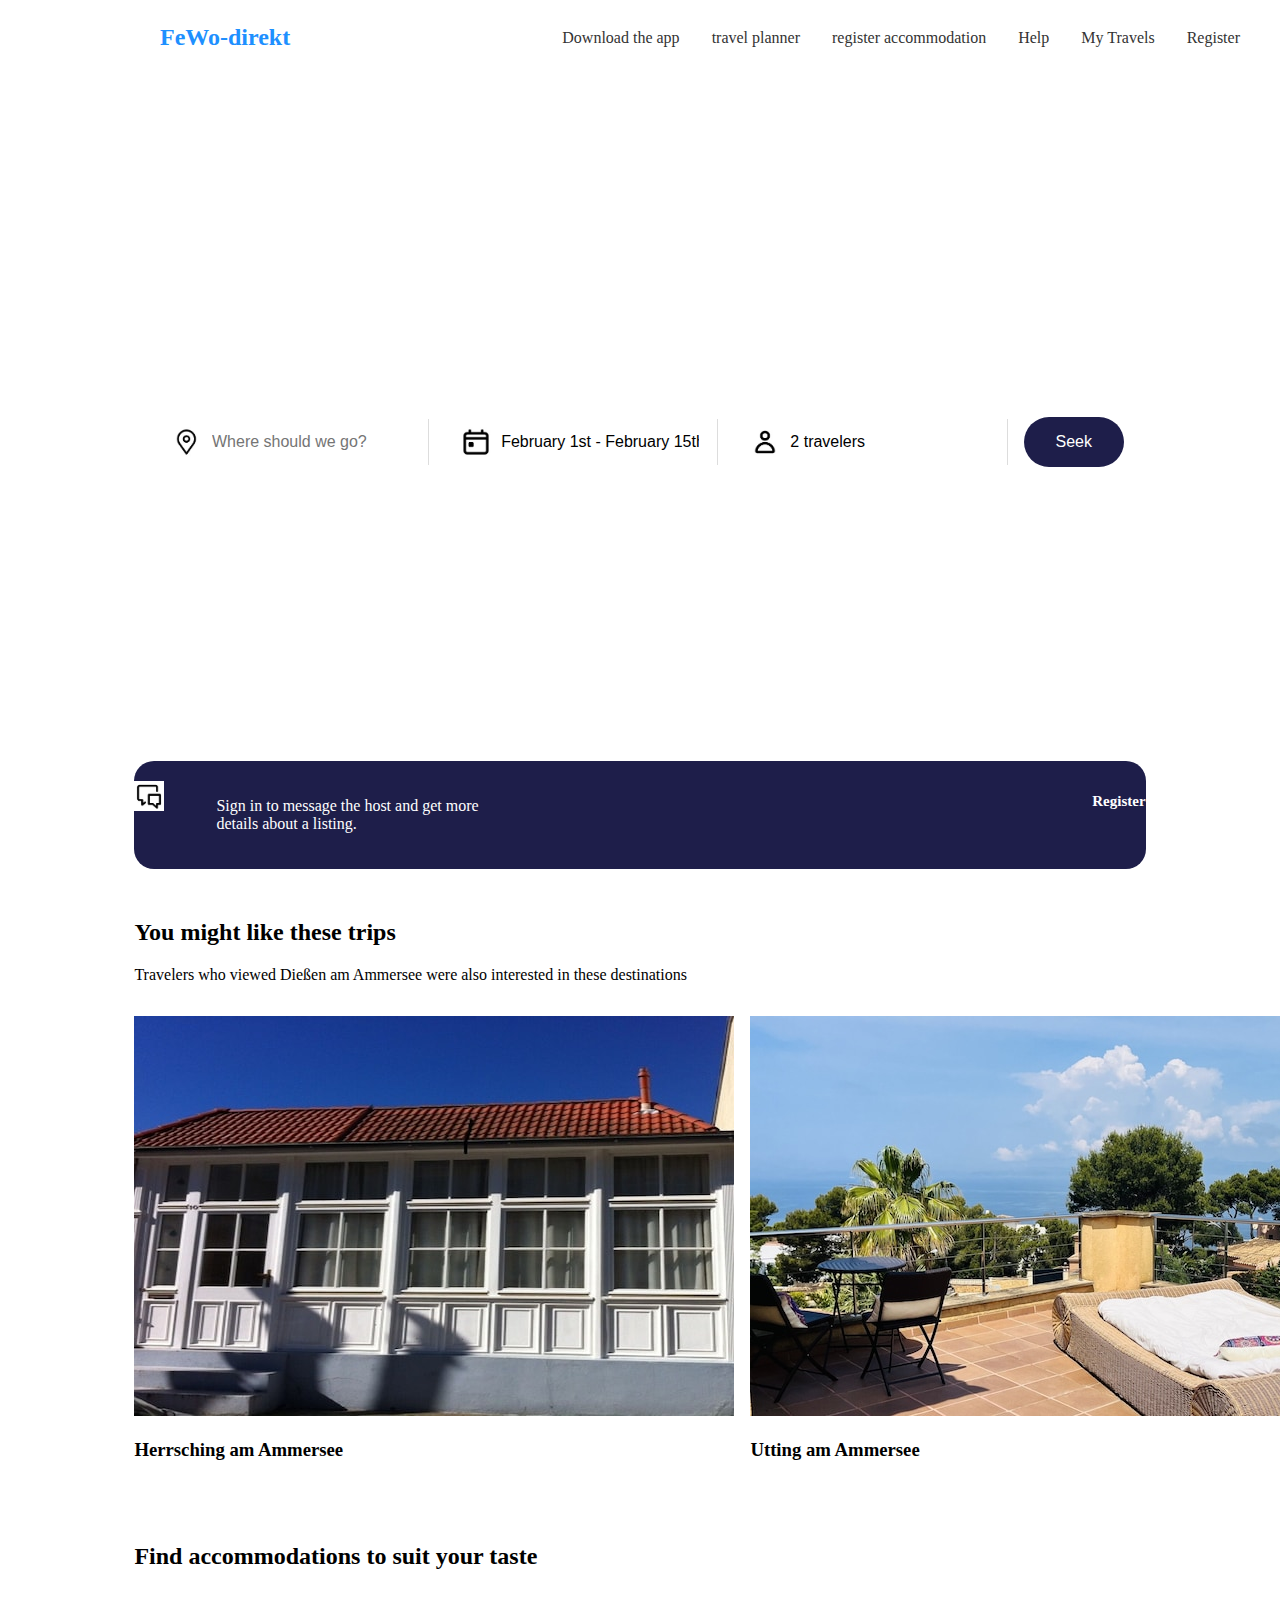
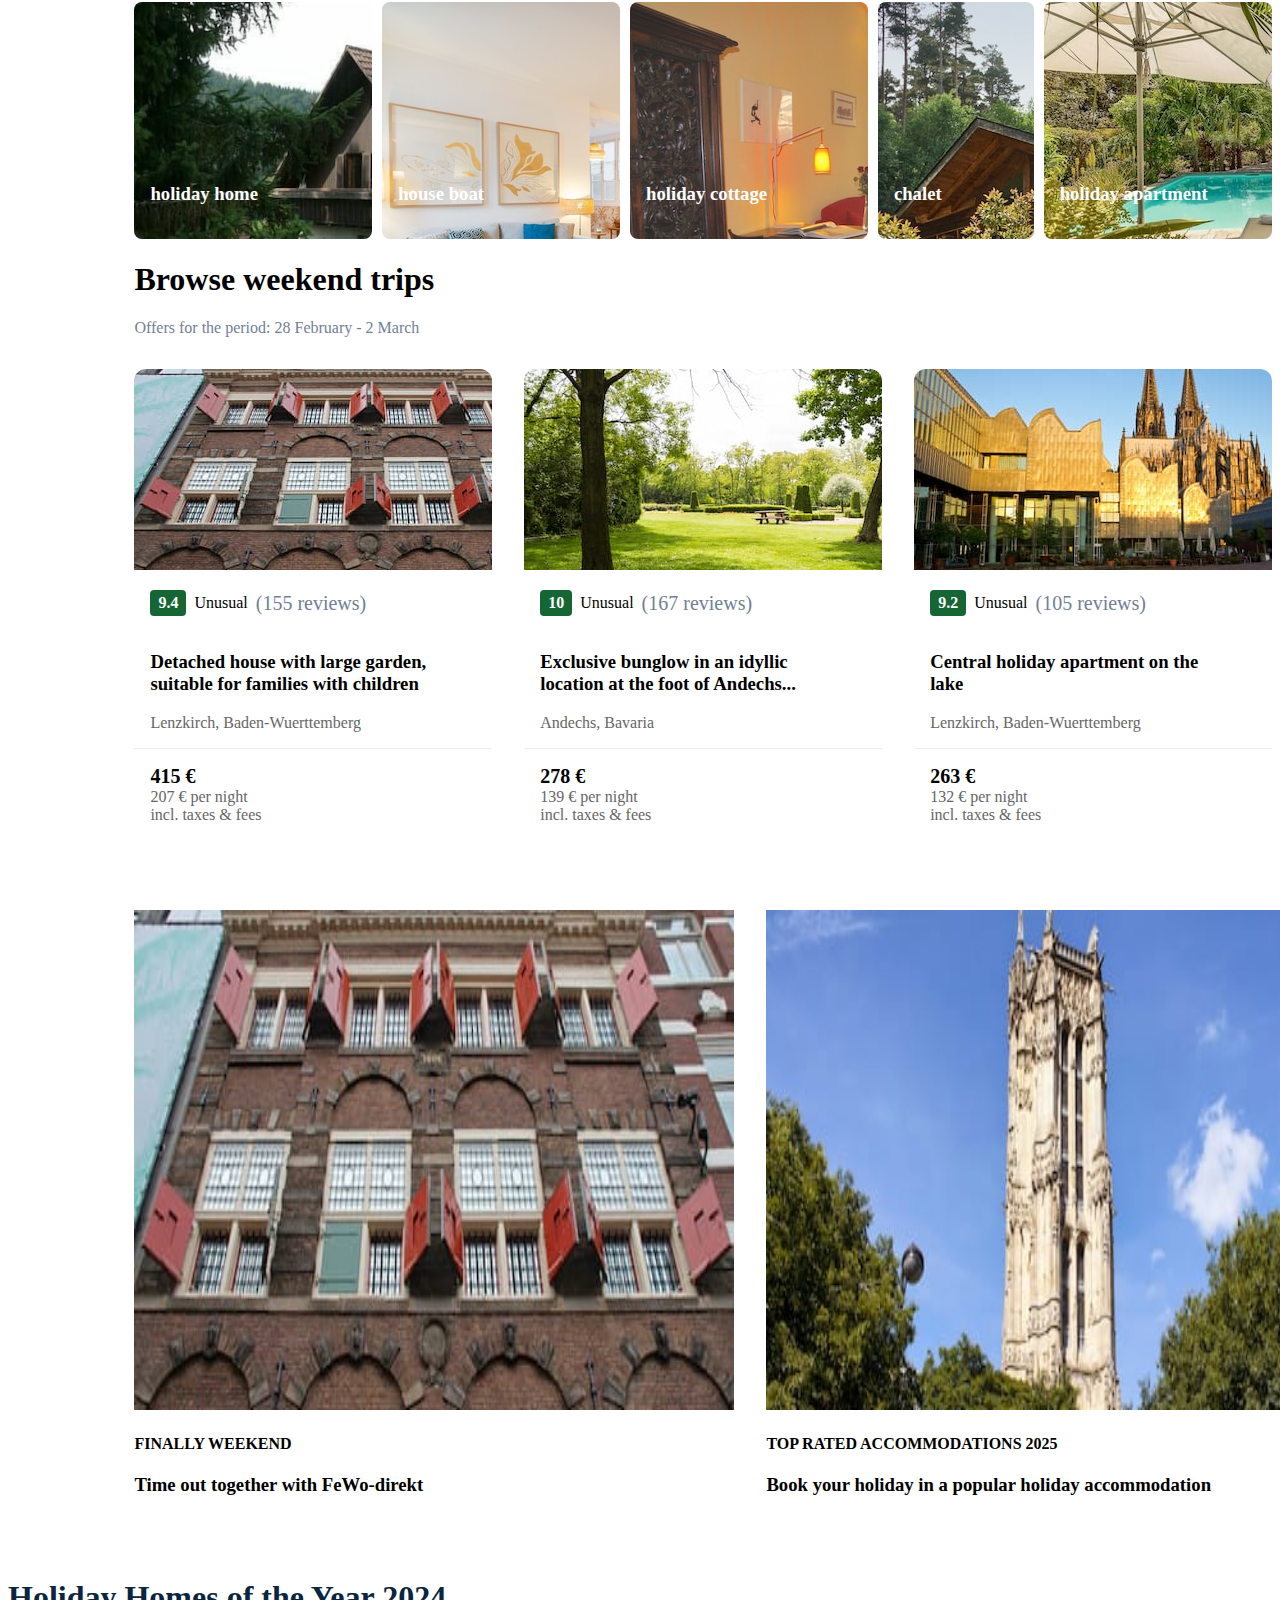
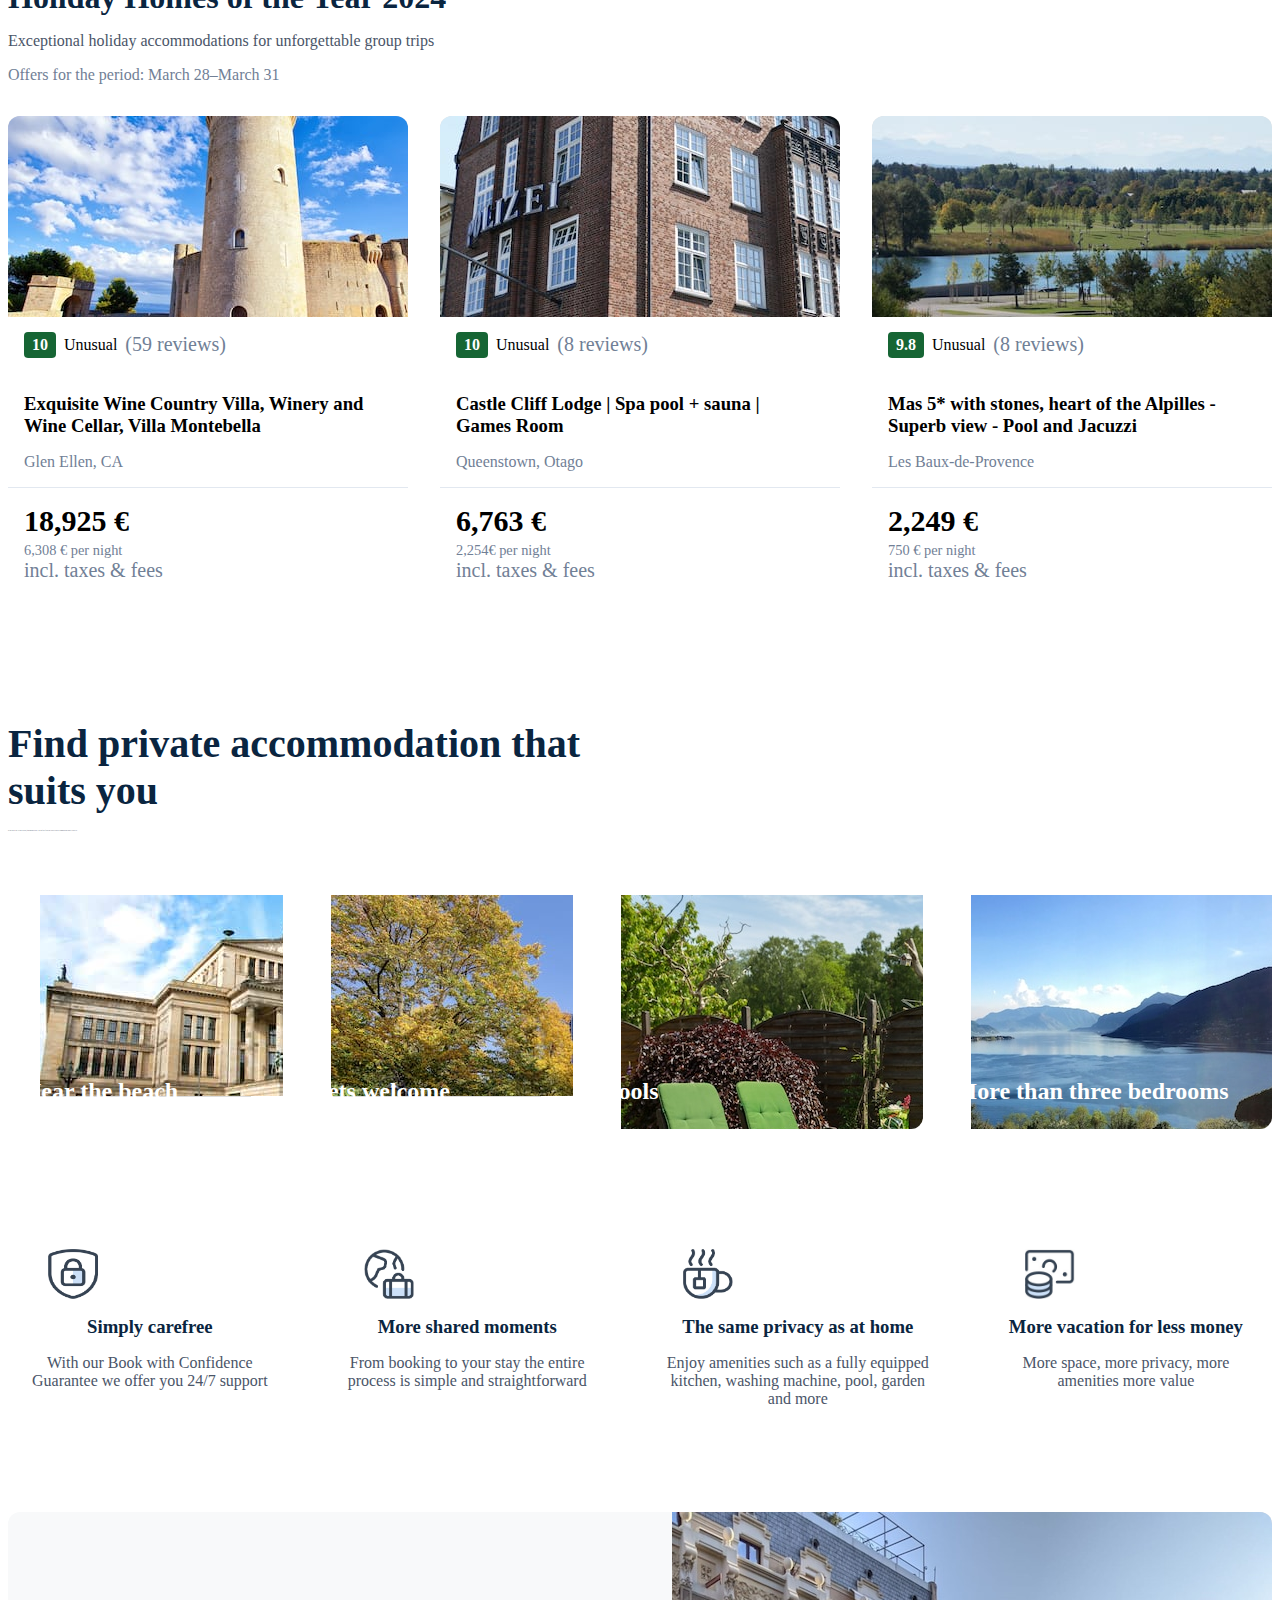
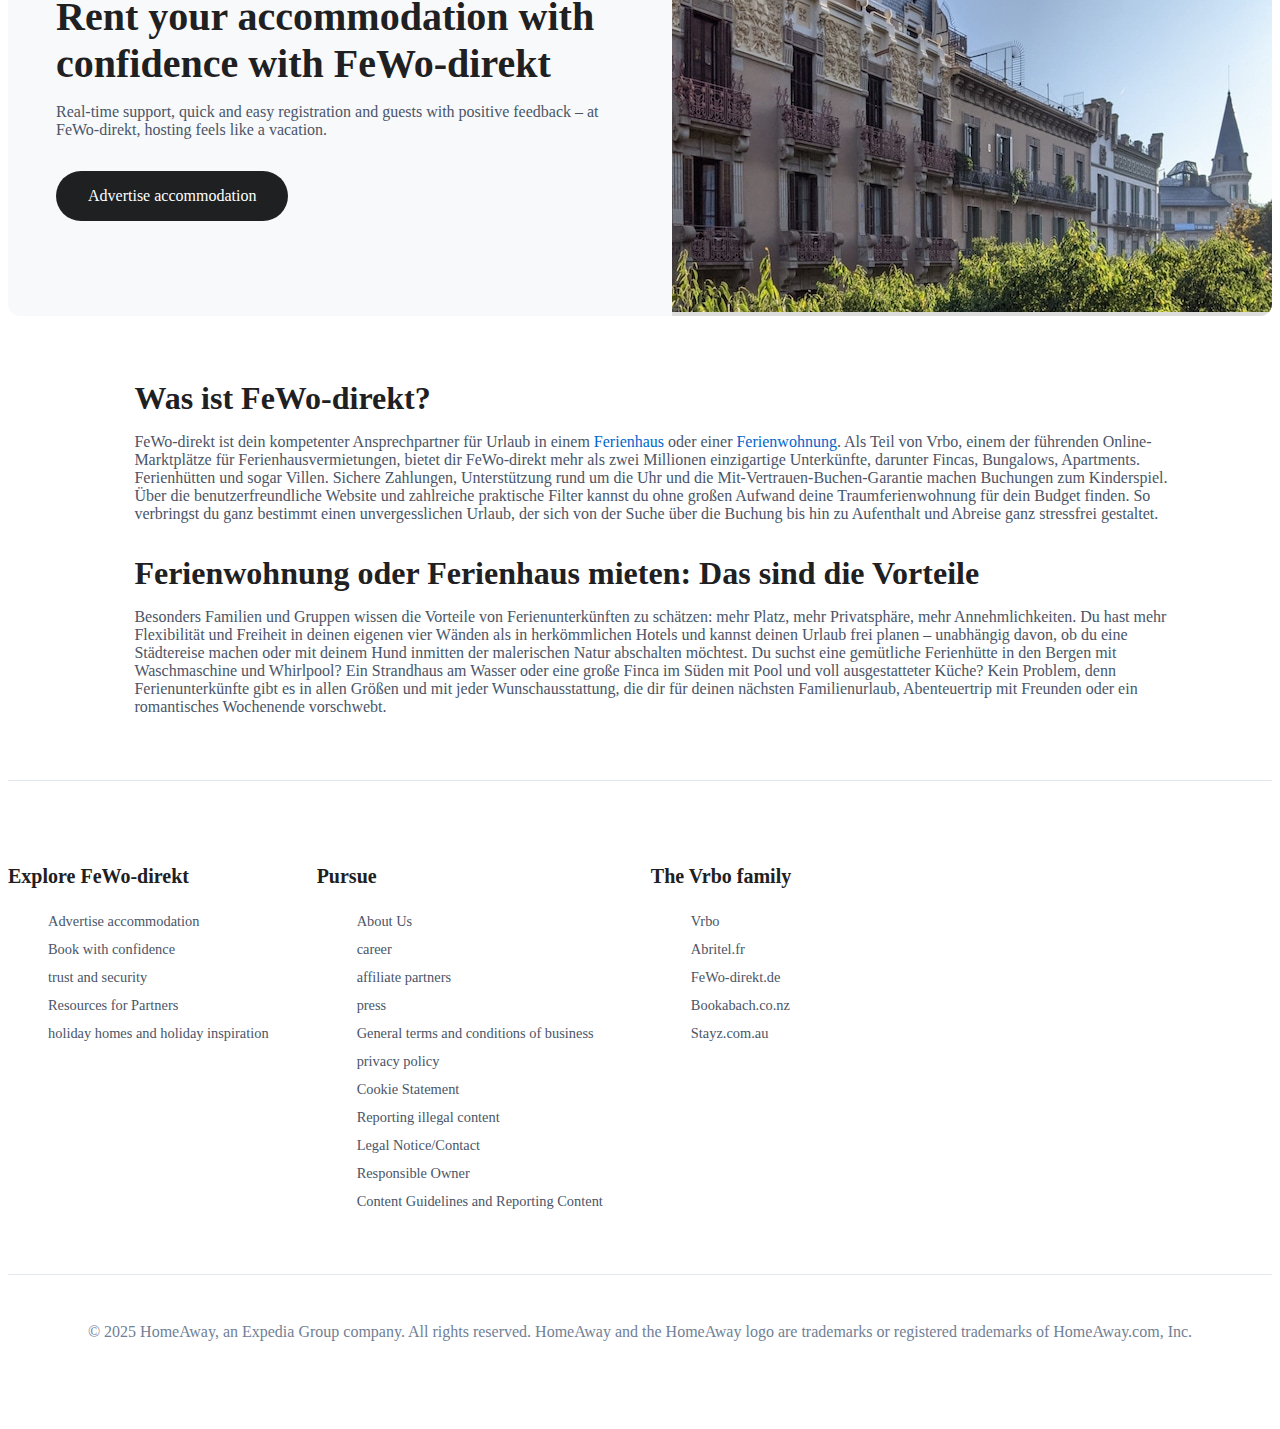
==== commit 6d3472e4: "new changes" ====
--- a/index.html
+++ b/index.html
@@ -27,15 +27,15 @@
             <div class="search-container">
                 <div class="search-box">
                     <div class="search-input">
-                        <img class="icon" src="/Gate2/location.jpg" style="width: 30px; height: 30px;">
+                        <img class="icon" src="./location.jpg" style="width: 30px; height: 30px;">
                         <input type="text" placeholder="Where should we go?">
                     </div>
                     <div class="search-input">
-                        <img class="icon" src="/Gate2/date.jpg" style="width: 30px; height: 30px;">
+                        <img class="icon" src="./date.jpg" style="width: 30px; height: 30px;">
                         <input type="text" value="February 1st - February 15th">
                     </div>
                     <div class="search-input">
-                        <img class="icon" src="/Gate2/person.jpg" style="width: 30px; height: 30px;">
+                        <img class="icon" src="./person.jpg" style="width: 30px; height: 30px;">
                         <input type="text" value="2 travelers">
                     </div>
                     <button class="seek-button">Seek</button>
@@ -45,7 +45,7 @@
 
             <div class="sign-in">
                 <div class="sign-in1">
-                    <img class="icon" src="/Gate2/chat.jpg" style="width: 30px; height: 30px; background-color: blue;">
+                    <img class="icon" src="./chat.jpg" style="width: 30px; height: 30px; background-color: blue;">
                     <p>Sign in to message the host and get more details about a listing.</p>
                     <h2 class="register">Register</h2>
                 </div>
@@ -57,19 +57,19 @@
             
             <div class="part3">
                 <div class="destination-card">
-                    <div class="destination-image"> <img src="/Gate2/1.jpeg"></div>
+                    <div class="destination-image"> <img src="./1.jpeg"></div>
                     <h3>Herrsching am Ammersee</h3>
                 </div>
                 <div class="destination-card">
-                    <div class="destination-image"> <img src="/Gate2/2.jpeg"></div>
+                    <div class="destination-image"> <img src="./2.jpeg"></div>
                     <h3>Utting am Ammersee</h3>
                 </div>
                 <div class="destination-card">
-                    <div class="destination-image"> <img src="/Gate2/3.jpeg"></div>
+                    <div class="destination-image"> <img src="./3.jpeg"></div>
                     <h3>Tutzing</h3>
                 </div>
                 <div class="destination-card">
-                    <div class="destination-image"> <img src="/Gate2/4.jpeg"></div>
+                    <div class="destination-image"> <img src="./4.jpeg"></div>
                     <h3>Sternberg</h3>
                 </div>
             </div>
@@ -78,23 +78,23 @@
             <h2>Find accommodations to suit your taste</h2>
             <div class="accom-cards">
                 <div class="accom-card">
-                    <div class="accom-image"> <img src="/Gate2/5.jpeg" alt=""></div>
+                    <div class="accom-image"> <img src="./5.jpeg" alt=""></div>
                     <h3>holiday home</h3>
                 </div>
                 <div class="accom-card">
-                    <div class="accom-image"> <img src="/Gate2/6.jpeg" alt=""></div>
+                    <div class="accom-image"> <img src="./6.jpeg" alt=""></div>
                     <h3>house boat</h3>
                 </div>
                 <div class="accom-card">
-                    <div class="accom-image"> <img src="/Gate2/7.jpeg" alt=""></div>
+                    <div class="accom-image"> <img src="./7.jpeg" alt=""></div>
                     <h3>holiday cottage</h3>
                 </div>
                 <div class="accom-card">
-                    <div class="accom-image"> <img src="/Gate2/8.jpeg" alt=""></div>
+                    <div class="accom-image"> <img src="./8.jpeg" alt=""></div>
                     <h3>chalet</h3>
                 </div>
                 <div class="accom-card">
-                    <div class="accom-image"> <img src="/Gate2/9.jpeg" alt=""></div>
+                    <div class="accom-image"> <img src="./9.jpeg" alt=""></div>
                     <h3>holiday apartment</h3>
                 </div>
             </div>
@@ -105,7 +105,7 @@
             
             <div class="trip-cards">
                 <div class="trip-card">
-                    <div class="card-image"> <img src="/Gate2/13.jpeg" alt=""></div>
+                    <div class="card-image"> <img src="./13.jpeg" alt=""></div>
                     <div class="rating">
                         <span class="score">9.4</span>
                         <span class="type">Unusual</span>
@@ -123,7 +123,7 @@
                     </div>
                 </div>
                 <div class="trip-card">
-                    <div class="card-image"> <img src="/Gate2/11.jpeg" alt=""></div>
+                    <div class="card-image"> <img src="./11.jpeg" alt=""></div>
                     <div class="rating">
                         <span class="score">10</span>
                         <span class="type">Unusual</span>
@@ -141,7 +141,7 @@
                     </div>
                 </div>
                 <div class="trip-card">
-                    <div class="card-image"> <img src="/Gate2/12.jpeg" alt=""></div>
+                    <div class="card-image"> <img src="./12.jpeg" alt=""></div>
                     <div class="rating">
                         <span class="score">9.2</span>
                         <span class="type">Unusual</span>
@@ -163,14 +163,14 @@
 
         <section class="weekend">
             <div class="weekend-card">
-                <div> <img src="/Gate2/13.jpeg" style="height:500px; width: 600px;"></div>
+                <div> <img src="./13.jpeg" style="height:500px; width: 600px;"></div>
                 <div>
                     <h4>FINALLY WEEKEND</h4>
                     <h3>Time out together with FeWo-direkt</h3>
                 </div>
             </div>
             <div class="weekend-card">
-                <div> <img src="/Gate2/14.jpeg" style="height:500px; width: 600px;"></div>
+                <div> <img src="./14.jpeg" style="height:500px; width: 600px;"></div>
                 <div>
                     <h4>TOP RATED ACCOMMODATIONS 2025</h4>
                     <h3>Book your holiday in a popular holiday accommodation</h3>
@@ -185,7 +185,7 @@
 
             <div class="property-grid">
                 <div class="property-card">
-                    <div class="property-image"> <img src="/Gate2/16.jpeg" alt=""></div>
+                    <div class="property-image"> <img src="./16.jpeg" alt=""></div>
                     <div class="rating">
                         <span class="score">10</span>
                         <span class="type">Unusual</span>
@@ -200,7 +200,7 @@
                     </div>
                 </div>
                 <div class="property-card">
-                    <div class="property-image"> <img src="/Gate2/17.jpeg" alt=""></div>
+                    <div class="property-image"> <img src="./17.jpeg" alt=""></div>
                     <div class="rating">
                         <span class="score">10</span>
                         <span class="type">Unusual</span>
@@ -215,7 +215,7 @@
                     </div>
                 </div>
                 <div class="property-card">
-                    <div class="property-image"> <img src="/Gate2/18.jpeg" alt=""></div>
+                    <div class="property-image"> <img src="./18.jpeg" alt=""></div>
                     <div class="rating">
                         <span class="score">9.8</span>
                         <span class="type">Unusual</span>
@@ -242,19 +242,19 @@
             
             <div class="features-grid">
                 <div class="feature-card">
-                    <div class="feature-image"> <img src="/Gate2/19.jpeg" alt=""></div>
+                    <div class="feature-image"> <img src="./19.jpeg" alt=""></div>
                     <h3>Near the beach</h3>
                 </div>
                 <div class="feature-card">
-                    <div class="feature-image"> <img src="/Gate2/20.jpeg" alt=""></div>
+                    <div class="feature-image"> <img src="./20.jpeg" alt=""></div>
                     <h3>pets welcome</h3>
                 </div>
                 <div class="feature-card">
-                    <div class="feature-image"> <img src="/Gate2/21.jpeg" alt=""></div>
+                    <div class="feature-image"> <img src="./21.jpeg" alt=""></div>
                     <h3>pools</h3>
                 </div>
                 <div class="feature-card">
-                    <div class="feature-image"> <img src="/Gate2/22.jpeg" alt=""></div>
+                    <div class="feature-image"> <img src="./22.jpeg" alt=""></div>
                     <h3>More than three bedrooms</h3>
                 </div>
             </div>
@@ -263,22 +263,22 @@
 
         <section class="benefits">
             <div class="benefit-card">
-                <div class="benefit-icon lock"> <img src="/Gate2/lock icon.jpg" style="height: 50px; width: 50px;"></div>
+                <div class="benefit-icon lock"> <img src="./lock icon.jpg" style="height: 50px; width: 50px;"></div>
                 <h3>Simply carefree</h3>
                 <p>With our Book with Confidence <br> Guarantee we offer you 24/7 support</p>
             </div>
             <div class="benefit-card">
-                <div class="benefit-icon people"> <img src="/Gate2/brief case.jpg" style="height: 50px; width: 50px;"></div>
+                <div class="benefit-icon people"> <img src="./brief case.jpg" style="height: 50px; width: 50px;"></div>
                 <h3>More shared moments</h3>
                 <p>From booking to your stay the entire <br> process is simple and straightforward</p>
             </div>
             <div class="benefit-card">
-                <div class="benefit-icon home"> <img src="/Gate2/tea.jpg" style="height: 50px; width: 50px;"></div>
+                <div class="benefit-icon home"> <img src="./tea.jpg" style="height: 50px; width: 50px;"></div>
                 <h3>The same privacy as at home</h3>
                 <p>Enjoy amenities such as a fully equipped <br> kitchen, washing machine, pool, garden <br> and more</p>
             </div>
             <div class="benefit-card">
-                <div class="benefit-icon money"> <img src="/Gate2/money.jpg" style="height: 50px; width: 50px;"></div>
+                <div class="benefit-icon money"> <img src="./money.jpg" style="height: 50px; width: 50px;"></div>
                 <h3>More vacation for less money</h3>
                 <p>More space, more privacy, more <br> amenities more value</p>
             </div>
@@ -290,7 +290,7 @@
                 <p>Real-time support, quick and easy registration and guests with positive feedback – at FeWo-direkt, hosting feels like a vacation.</p>
                 <a href="#" class="cta-button">Advertise accommodation</a>
             </div>
-            <div class="host-image"> <img src="/Gate2/23.jpeg" alt=""></div>
+            <div class="host-image"> <img src="./23.jpeg" alt=""></div>
         </section>
 
         <section class="about-section">
